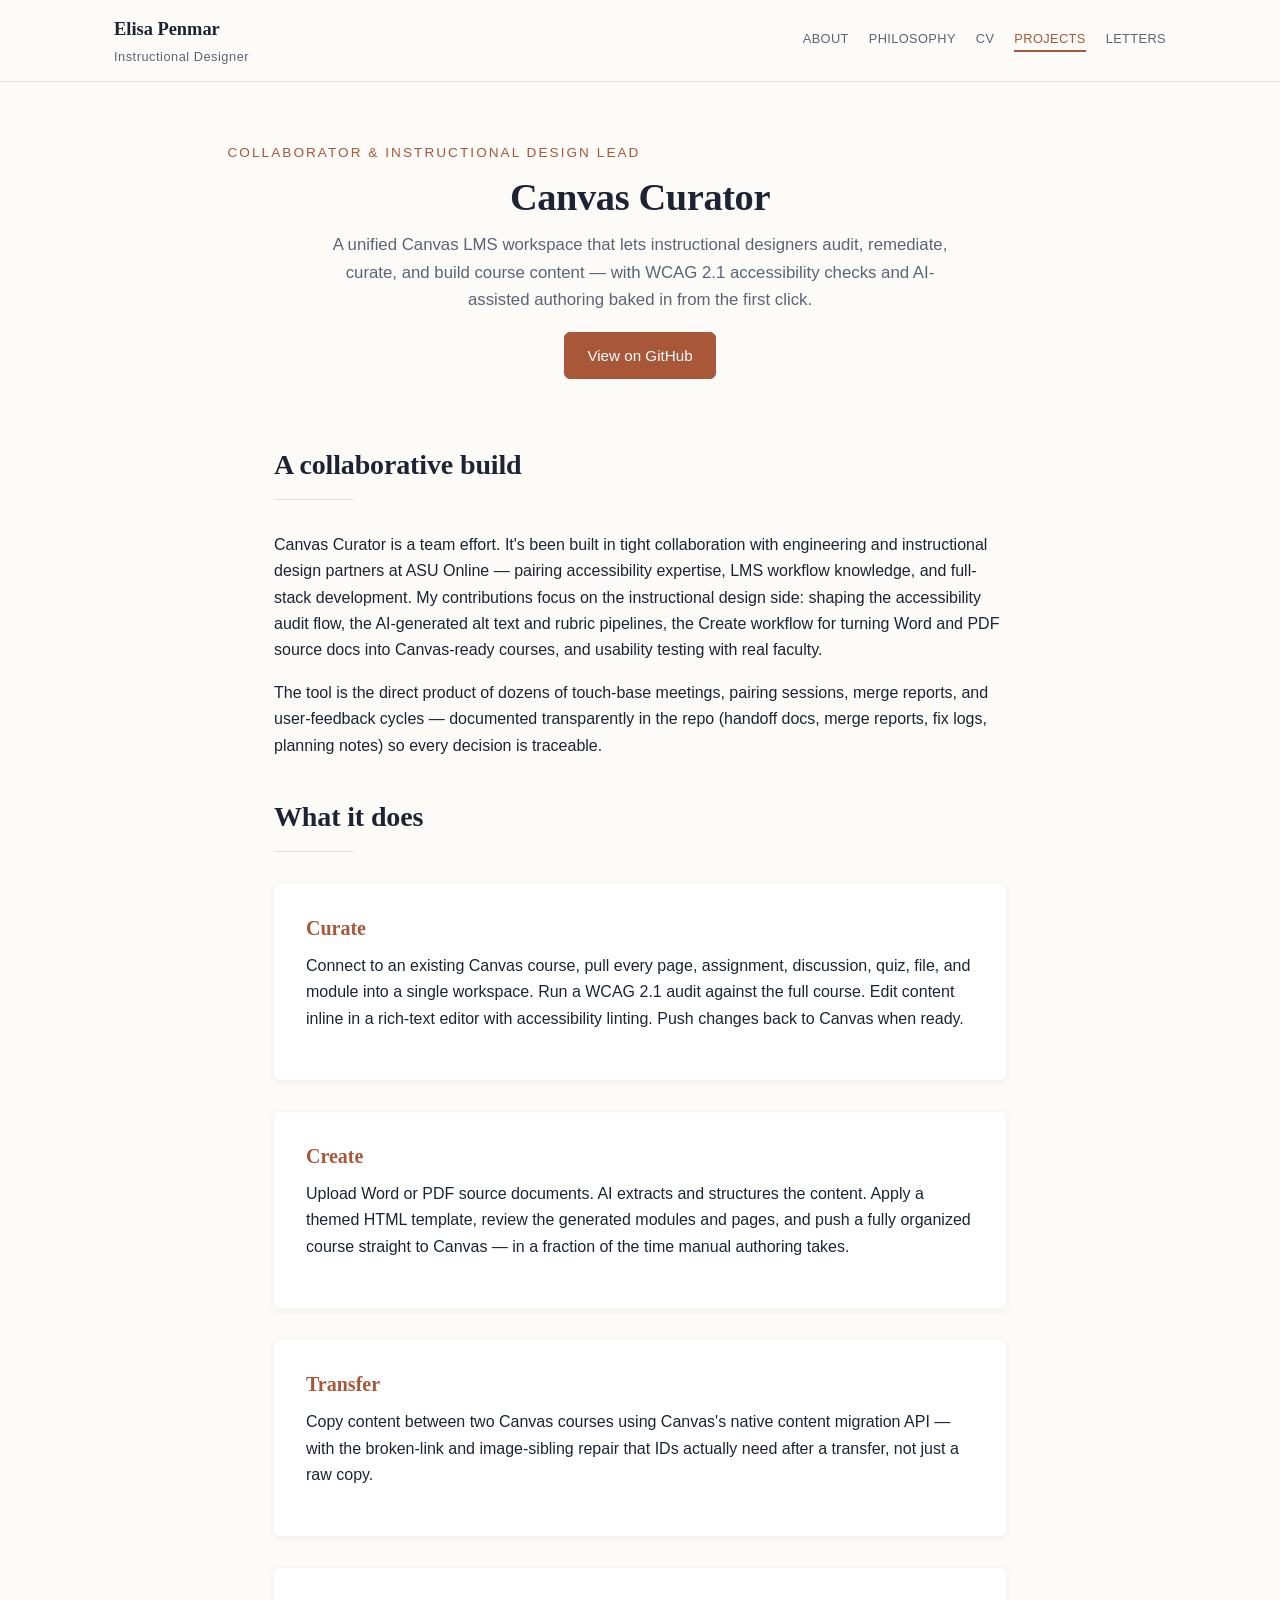
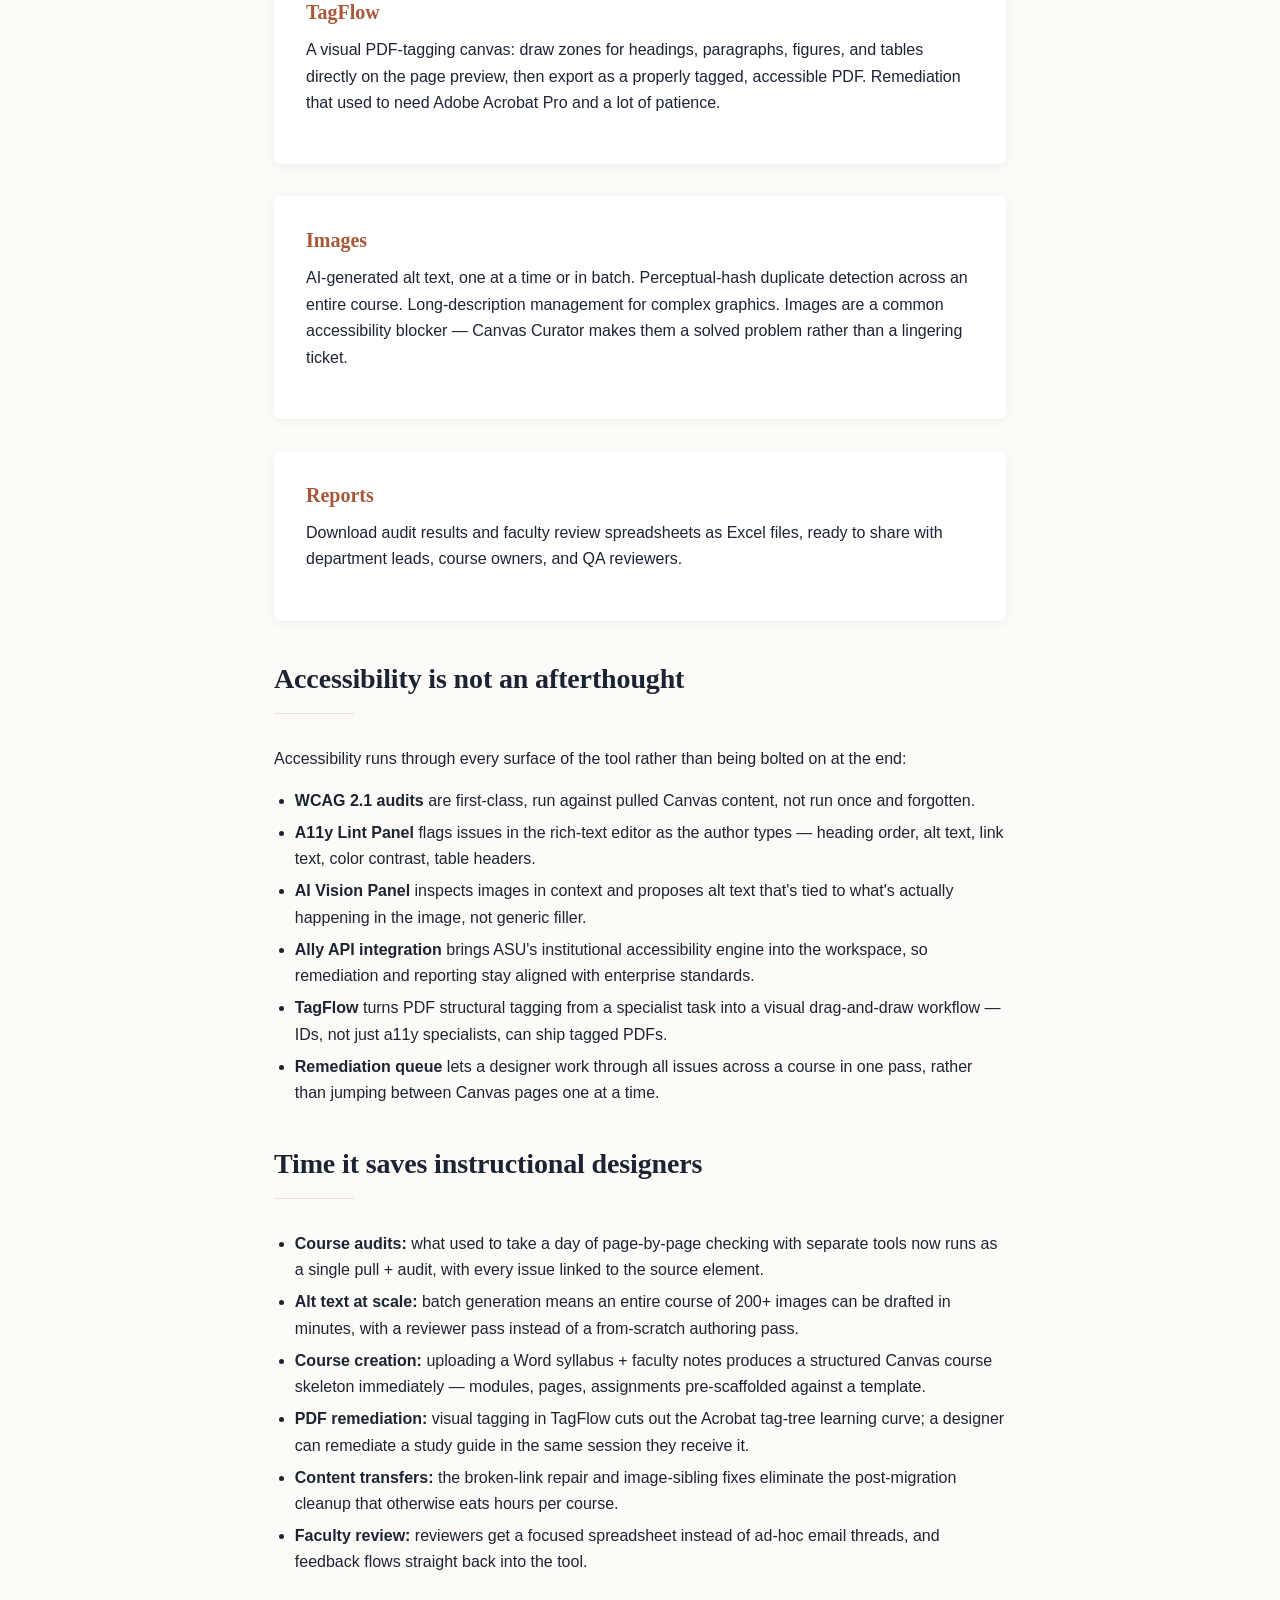
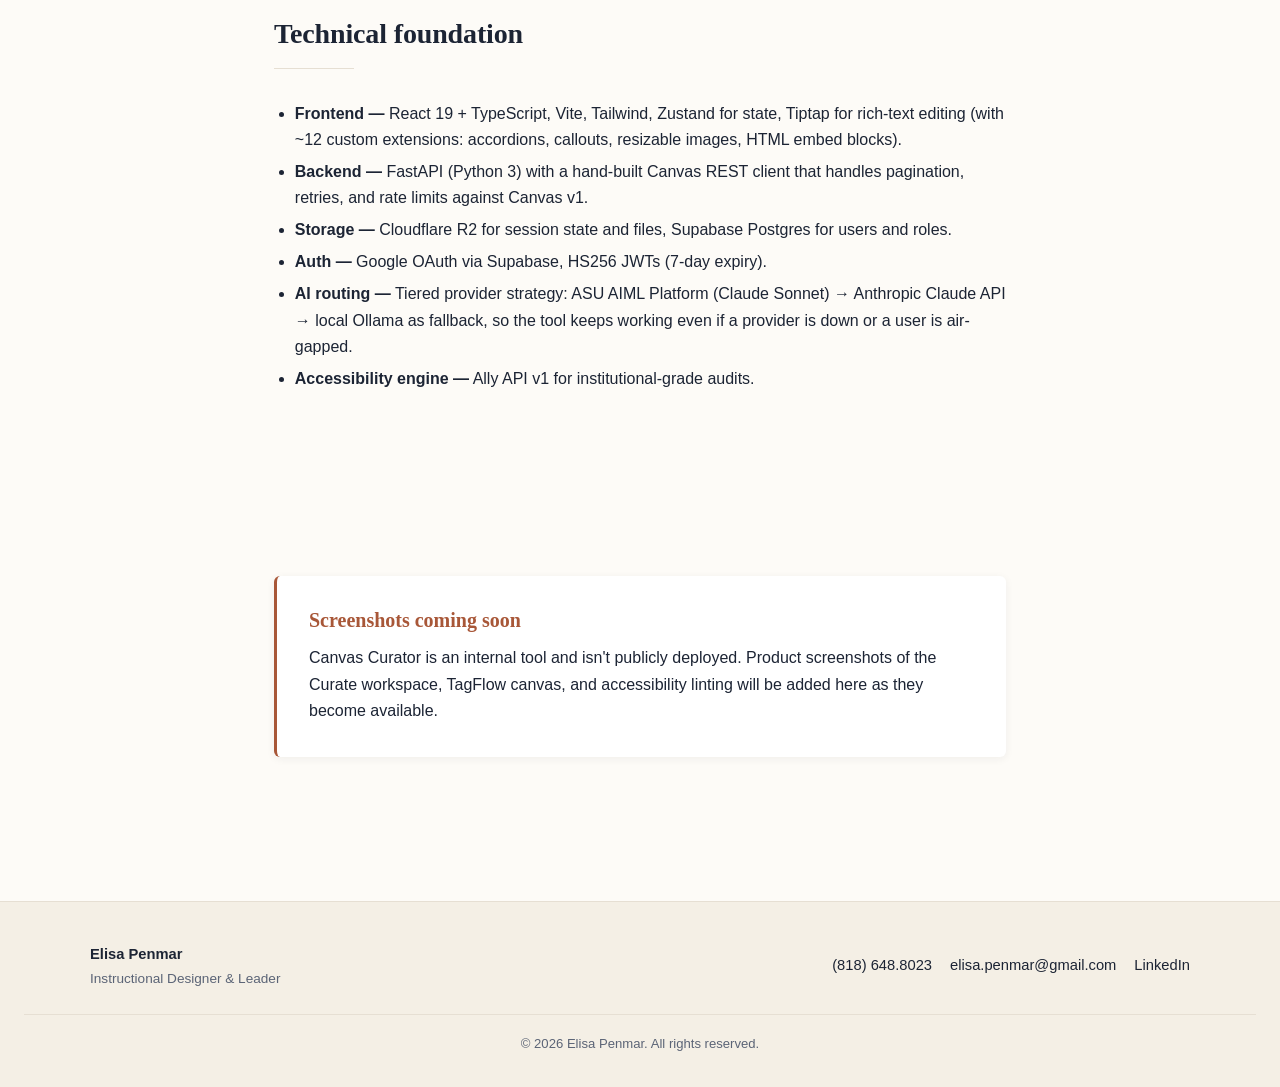
==== canvas-curator.html @ ccb0a60b "Add Course Design Tool and Canvas Curator project pages - course-development.html: full project page" ====
<!DOCTYPE html>
<html lang="en">
<head>
  <meta charset="UTF-8" />
  <meta name="viewport" content="width=device-width, initial-scale=1.0" />
  <title>Canvas Curator | Elisa Penmar</title>
  <link rel="stylesheet" href="css/style.css" />
</head>
<body>
  <header class="site-header">
    <div class="nav-inner">
      <a href="index.html" class="brand">Elisa Penmar<small>Instructional Designer</small></a>
      <button class="nav-toggle" aria-label="Toggle menu" onclick="document.getElementById('nav-links').classList.toggle('open')">☰</button>
      <ul id="nav-links" class="nav-links">
        <li><a href="index.html">About</a></li>
        <li><a href="philosophy.html">Philosophy</a></li>
        <li><a href="cv.html">CV</a></li>
        <li><a href="projects.html" class="active">Projects</a></li>
        <li><a href="letters-of-rec.html">Letters</a></li>
      </ul>
    </div>
  </header>

  <main>
    <div class="page-header">
      <p style="color:var(--accent);font-size:0.85rem;text-transform:uppercase;letter-spacing:0.15em;margin:0 0 8px;">Collaborator &amp; Instructional Design Lead</p>
      <h1>Canvas Curator</h1>
      <p>A unified Canvas LMS workspace that lets instructional designers audit, remediate, curate, and build course content — with WCAG 2.1 accessibility checks and AI-assisted authoring baked in from the first click.</p>
      <p style="margin-top:18px;">
        <a href="https://github.com/marsenea/CanvasCurator" class="btn btn-primary" target="_blank" rel="noopener">View on GitHub</a>
      </p>
    </div>

    <div class="container-narrow">
      <h2>A collaborative build</h2>
      <div class="divider"></div>
      <p>Canvas Curator is a team effort. It's been built in tight collaboration with engineering and instructional design partners at ASU Online — pairing accessibility expertise, LMS workflow knowledge, and full-stack development. My contributions focus on the instructional design side: shaping the accessibility audit flow, the AI-generated alt text and rubric pipelines, the Create workflow for turning Word and PDF source docs into Canvas-ready courses, and usability testing with real faculty.</p>
      <p>The tool is the direct product of dozens of touch-base meetings, pairing sessions, merge reports, and user-feedback cycles — documented transparently in the repo (handoff docs, merge reports, fix logs, planning notes) so every decision is traceable.</p>

      <h2 style="margin-top:40px;">What it does</h2>
      <div class="divider"></div>

      <div class="subsection">
        <h3>Curate</h3>
        <p>Connect to an existing Canvas course, pull every page, assignment, discussion, quiz, file, and module into a single workspace. Run a WCAG 2.1 audit against the full course. Edit content inline in a rich-text editor with accessibility linting. Push changes back to Canvas when ready.</p>
      </div>

      <div class="subsection">
        <h3>Create</h3>
        <p>Upload Word or PDF source documents. AI extracts and structures the content. Apply a themed HTML template, review the generated modules and pages, and push a fully organized course straight to Canvas — in a fraction of the time manual authoring takes.</p>
      </div>

      <div class="subsection">
        <h3>Transfer</h3>
        <p>Copy content between two Canvas courses using Canvas's native content migration API — with the broken-link and image-sibling repair that IDs actually need after a transfer, not just a raw copy.</p>
      </div>

      <div class="subsection">
        <h3>TagFlow</h3>
        <p>A visual PDF-tagging canvas: draw zones for headings, paragraphs, figures, and tables directly on the page preview, then export as a properly tagged, accessible PDF. Remediation that used to need Adobe Acrobat Pro and a lot of patience.</p>
      </div>

      <div class="subsection">
        <h3>Images</h3>
        <p>AI-generated alt text, one at a time or in batch. Perceptual-hash duplicate detection across an entire course. Long-description management for complex graphics. Images are a common accessibility blocker — Canvas Curator makes them a solved problem rather than a lingering ticket.</p>
      </div>

      <div class="subsection">
        <h3>Reports</h3>
        <p>Download audit results and faculty review spreadsheets as Excel files, ready to share with department leads, course owners, and QA reviewers.</p>
      </div>

      <h2 style="margin-top:40px;">Accessibility is not an afterthought</h2>
      <div class="divider"></div>
      <p>Accessibility runs through every surface of the tool rather than being bolted on at the end:</p>
      <ul>
        <li><strong>WCAG 2.1 audits</strong> are first-class, run against pulled Canvas content, not run once and forgotten.</li>
        <li><strong>A11y Lint Panel</strong> flags issues in the rich-text editor as the author types — heading order, alt text, link text, color contrast, table headers.</li>
        <li><strong>AI Vision Panel</strong> inspects images in context and proposes alt text that's tied to what's actually happening in the image, not generic filler.</li>
        <li><strong>Ally API integration</strong> brings ASU's institutional accessibility engine into the workspace, so remediation and reporting stay aligned with enterprise standards.</li>
        <li><strong>TagFlow</strong> turns PDF structural tagging from a specialist task into a visual drag-and-draw workflow — IDs, not just a11y specialists, can ship tagged PDFs.</li>
        <li><strong>Remediation queue</strong> lets a designer work through all issues across a course in one pass, rather than jumping between Canvas pages one at a time.</li>
      </ul>

      <h2 style="margin-top:40px;">Time it saves instructional designers</h2>
      <div class="divider"></div>
      <ul>
        <li><strong>Course audits:</strong> what used to take a day of page-by-page checking with separate tools now runs as a single pull + audit, with every issue linked to the source element.</li>
        <li><strong>Alt text at scale:</strong> batch generation means an entire course of 200+ images can be drafted in minutes, with a reviewer pass instead of a from-scratch authoring pass.</li>
        <li><strong>Course creation:</strong> uploading a Word syllabus + faculty notes produces a structured Canvas course skeleton immediately — modules, pages, assignments pre-scaffolded against a template.</li>
        <li><strong>PDF remediation:</strong> visual tagging in TagFlow cuts out the Acrobat tag-tree learning curve; a designer can remediate a study guide in the same session they receive it.</li>
        <li><strong>Content transfers:</strong> the broken-link repair and image-sibling fixes eliminate the post-migration cleanup that otherwise eats hours per course.</li>
        <li><strong>Faculty review:</strong> reviewers get a focused spreadsheet instead of ad-hoc email threads, and feedback flows straight back into the tool.</li>
      </ul>

      <h2 style="margin-top:40px;">Technical foundation</h2>
      <div class="divider"></div>
      <ul>
        <li><strong>Frontend —</strong> React 19 + TypeScript, Vite, Tailwind, Zustand for state, Tiptap for rich-text editing (with ~12 custom extensions: accordions, callouts, resizable images, HTML embed blocks).</li>
        <li><strong>Backend —</strong> FastAPI (Python 3) with a hand-built Canvas REST client that handles pagination, retries, and rate limits against Canvas v1.</li>
        <li><strong>Storage —</strong> Cloudflare R2 for session state and files, Supabase Postgres for users and roles.</li>
        <li><strong>Auth —</strong> Google OAuth via Supabase, HS256 JWTs (7-day expiry).</li>
        <li><strong>AI routing —</strong> Tiered provider strategy: ASU AIML Platform (Claude Sonnet) → Anthropic Claude API → local Ollama as fallback, so the tool keeps working even if a provider is down or a user is air-gapped.</li>
        <li><strong>Accessibility engine —</strong> Ally API v1 for institutional-grade audits.</li>
      </ul>
    </div>

    <div class="container-narrow" style="margin-top:40px;">
      <div class="subsection" style="border-left:3px solid var(--accent);">
        <h3 style="color:var(--accent);">Screenshots coming soon</h3>
        <p style="margin:0;">Canvas Curator is an internal tool and isn't publicly deployed. Product screenshots of the Curate workspace, TagFlow canvas, and accessibility linting will be added here as they become available.</p>
      </div>
    </div>
  </main>

  <footer class="site-footer">
    <div class="footer-inner">
      <div><strong style="color:var(--text);">Elisa Penmar</strong><br /><span style="font-size:0.85rem;">Instructional Designer &amp; Leader</span></div>
      <div class="footer-contact">
        <a href="tel:+18186488023">(818) 648.8023</a>
        <a href="mailto:elisa.penmar@gmail.com">elisa.penmar@gmail.com</a>
        <a href="http://www.linkedin.com/in/elisa-penmar-88455719" target="_blank" rel="noopener">LinkedIn</a>
      </div>
    </div>
    <div class="copyright">© <span id="year"></span> Elisa Penmar. All rights reserved.</div>
  </footer>
  <script>document.getElementById('year').textContent = new Date().getFullYear();</script>
</body>
</html>
---- css/style.css ----
/* Elisa Penmar portfolio - shared styles */

:root {
  --bg: #fdfbf7;
  --surface: #ffffff;
  --text: #1c2434;
  --muted: #5b6476;
  --accent: #a85738;
  --accent-hover: #8a4226;
  --border: #e6dfd3;
  --shadow: 0 2px 8px rgba(28, 36, 52, 0.06);
  --shadow-lg: 0 8px 24px rgba(28, 36, 52, 0.09);
  --max-width: 1100px;
  --radius: 6px;
}

* { box-sizing: border-box; }

html { scroll-behavior: smooth; }

body {
  margin: 0;
  font-family: "Inter", -apple-system, BlinkMacSystemFont, "Segoe UI", Roboto, Helvetica, Arial, sans-serif;
  font-size: 16px;
  line-height: 1.65;
  color: var(--text);
  background: var(--bg);
  -webkit-font-smoothing: antialiased;
}

h1, h2, h3, h4 {
  font-family: "Georgia", "Source Serif Pro", serif;
  font-weight: 600;
  line-height: 1.25;
  color: var(--text);
  margin: 0 0 0.6em;
}

h1 { font-size: 2.4rem; letter-spacing: -0.01em; }
h2 { font-size: 1.75rem; letter-spacing: -0.005em; }
h3 { font-size: 1.25rem; }
h4 { font-size: 1.05rem; }

p { margin: 0 0 1em; }
ul, ol { margin: 0 0 1em; padding-left: 1.3em; }
li { margin-bottom: 0.35em; }

a {
  color: var(--accent);
  text-decoration: none;
  border-bottom: 1px solid transparent;
  transition: border-color 0.15s ease, color 0.15s ease;
}
a:hover { color: var(--accent-hover); border-bottom-color: currentColor; }

img { max-width: 100%; height: auto; display: block; }

/* ---------- Header / Nav ---------- */
.site-header {
  position: sticky;
  top: 0;
  background: rgba(253, 251, 247, 0.95);
  backdrop-filter: blur(6px);
  border-bottom: 1px solid var(--border);
  z-index: 50;
}
.nav-inner {
  max-width: var(--max-width);
  margin: 0 auto;
  padding: 14px 24px;
  display: flex;
  align-items: center;
  justify-content: space-between;
  gap: 24px;
}
.brand {
  font-family: "Georgia", serif;
  font-weight: 600;
  font-size: 1.15rem;
  color: var(--text);
  border-bottom: none;
}
.brand small {
  font-family: "Inter", sans-serif;
  font-weight: 400;
  color: var(--muted);
  font-size: 0.8rem;
  display: block;
  letter-spacing: 0.04em;
  margin-top: 2px;
}
.nav-links {
  display: flex;
  flex-wrap: wrap;
  gap: 4px 20px;
  list-style: none;
  padding: 0;
  margin: 0;
  font-size: 0.92rem;
}
.nav-links a {
  color: var(--muted);
  border-bottom: 2px solid transparent;
  padding: 4px 0;
  letter-spacing: 0.03em;
  text-transform: uppercase;
  font-size: 0.8rem;
  font-weight: 500;
}
.nav-links a:hover,
.nav-links a.active {
  color: var(--accent);
  border-bottom-color: var(--accent);
}
.nav-toggle {
  display: none;
  background: none;
  border: 1px solid var(--border);
  border-radius: 4px;
  padding: 6px 10px;
  font-size: 1rem;
  cursor: pointer;
  color: var(--text);
}

/* ---------- Main / Sections ---------- */
main { min-height: 70vh; }
.container {
  max-width: var(--max-width);
  margin: 0 auto;
  padding: 48px 24px;
}
.container-narrow {
  max-width: 780px;
  margin: 0 auto;
  padding: 48px 24px;
}
section { margin-bottom: 56px; }

/* ---------- Hero ---------- */
.hero {
  display: grid;
  grid-template-columns: 1fr 260px;
  gap: 48px;
  align-items: center;
  padding: 72px 24px;
  max-width: var(--max-width);
  margin: 0 auto;
}
.hero-text .eyebrow {
  font-size: 0.85rem;
  letter-spacing: 0.2em;
  text-transform: uppercase;
  color: var(--accent);
  font-weight: 600;
  margin: 0 0 12px;
}
.hero-text h1 {
  font-size: 3rem;
  margin-bottom: 16px;
}
.hero-text .tagline {
  font-size: 1.2rem;
  color: var(--muted);
  font-style: italic;
  margin-bottom: 24px;
}
.hero-text .lead {
  font-size: 1.05rem;
  line-height: 1.7;
  color: var(--text);
  max-width: 560px;
}
.headshot {
  width: 100%;
  aspect-ratio: 1;
  border-radius: 50%;
  object-fit: cover;
  box-shadow: var(--shadow-lg);
  border: 4px solid var(--surface);
}

/* ---------- Page header (non-hero pages) ---------- */
.page-header {
  padding: 60px 24px 20px;
  max-width: var(--max-width);
  margin: 0 auto;
  text-align: center;
}
.page-header h1 {
  margin-bottom: 10px;
}
.page-header p {
  color: var(--muted);
  font-size: 1.05rem;
  max-width: 640px;
  margin: 0 auto;
}

/* ---------- About list ---------- */
.about-list {
  list-style: none;
  padding: 0;
  margin: 0;
  display: grid;
  gap: 20px;
  max-width: 720px;
}
.about-list li {
  padding-left: 20px;
  position: relative;
  font-size: 1.02rem;
  color: var(--text);
}
.about-list li::before {
  content: "";
  position: absolute;
  left: 0;
  top: 0.7em;
  width: 10px;
  height: 2px;
  background: var(--accent);
}

/* ---------- Section heading ---------- */
.section-title {
  font-size: 2rem;
  margin-bottom: 8px;
}
.section-sub {
  color: var(--muted);
  font-size: 1rem;
  margin-bottom: 40px;
}
.divider {
  height: 1px;
  background: var(--border);
  max-width: 80px;
  margin: 16px 0 32px;
}
.container-narrow .divider { margin-left: 0; }

/* ---------- Buttons ---------- */
.btn {
  display: inline-block;
  padding: 10px 22px;
  border: 1px solid var(--accent);
  border-radius: var(--radius);
  color: var(--accent);
  font-weight: 500;
  font-size: 0.95rem;
  transition: all 0.15s ease;
}
.btn:hover {
  background: var(--accent);
  color: var(--surface);
  border-bottom-color: var(--accent);
}
.btn-primary {
  background: var(--accent);
  color: var(--surface);
}
.btn-primary:hover {
  background: var(--accent-hover);
  border-color: var(--accent-hover);
  color: var(--surface);
}

/* ---------- Project grid ---------- */
.project-grid {
  display: grid;
  grid-template-columns: repeat(auto-fill, minmax(280px, 1fr));
  gap: 28px;
  margin-top: 24px;
}
.project-card {
  background: var(--surface);
  border-radius: var(--radius);
  overflow: hidden;
  box-shadow: var(--shadow);
  transition: transform 0.18s ease, box-shadow 0.18s ease;
  color: var(--text);
  border-bottom: none;
  display: flex;
  flex-direction: column;
}
.project-card:hover {
  transform: translateY(-3px);
  box-shadow: var(--shadow-lg);
  color: var(--text);
  border-bottom: none;
}
.project-card img {
  width: 100%;
  aspect-ratio: 16/10;
  object-fit: cover;
  background: var(--border);
}
.project-card .card-body {
  padding: 18px 20px 22px;
}
.project-card h3 {
  margin: 0 0 6px;
  font-size: 1.15rem;
  color: var(--text);
}
.project-card .role {
  font-size: 0.82rem;
  text-transform: uppercase;
  letter-spacing: 0.08em;
  color: var(--accent);
  font-weight: 600;
  margin: 0 0 10px;
}
.project-card p {
  font-size: 0.95rem;
  color: var(--muted);
  margin: 0;
}

/* ---------- Image blocks in project pages ---------- */
.image-block {
  margin: 32px 0;
}
.image-block img {
  border-radius: var(--radius);
  box-shadow: var(--shadow);
  margin: 0 auto;
}
.image-caption {
  font-size: 0.88rem;
  color: var(--muted);
  text-align: center;
  margin-top: 10px;
  font-style: italic;
}

.image-gallery {
  display: grid;
  grid-template-columns: repeat(auto-fill, minmax(260px, 1fr));
  gap: 16px;
  margin: 24px 0;
}
.image-gallery img {
  border-radius: var(--radius);
  box-shadow: var(--shadow);
  aspect-ratio: 4/3;
  object-fit: cover;
  cursor: zoom-in;
  transition: transform 0.15s ease;
}
.image-gallery img:hover { transform: scale(1.02); }

.image-row {
  display: grid;
  grid-template-columns: repeat(auto-fit, minmax(300px, 1fr));
  gap: 20px;
  margin: 24px 0;
}
.image-row img {
  border-radius: var(--radius);
  box-shadow: var(--shadow);
}

/* Two-column image+text layout */
.split {
  display: grid;
  grid-template-columns: 1fr 1fr;
  gap: 40px;
  align-items: center;
  margin: 40px 0;
}
.split img {
  border-radius: var(--radius);
  box-shadow: var(--shadow);
}

/* Sub-section within a project page */
.subsection {
  background: var(--surface);
  border-radius: var(--radius);
  padding: 32px;
  margin: 32px 0;
  box-shadow: var(--shadow);
}
.subsection h3 {
  margin-top: 0;
  color: var(--accent);
}
.subsection h4 {
  margin-top: 18px;
  margin-bottom: 6px;
  text-transform: uppercase;
  letter-spacing: 0.08em;
  font-size: 0.82rem;
  color: var(--muted);
  font-family: "Inter", sans-serif;
}

/* ---------- CV / Resume ---------- */
.cv-section {
  margin-bottom: 36px;
}
.cv-section h2 {
  font-size: 1.4rem;
  border-bottom: 2px solid var(--accent);
  padding-bottom: 6px;
  display: inline-block;
  margin-bottom: 18px;
}
.cv-entry {
  margin-bottom: 22px;
}
.cv-entry .role {
  font-weight: 600;
  color: var(--text);
  font-size: 1rem;
}
.cv-entry .employer {
  color: var(--accent);
  font-size: 0.95rem;
}
.cv-entry .dates {
  color: var(--muted);
  font-size: 0.88rem;
  font-style: italic;
  margin-left: 8px;
}
.cv-chip-list {
  list-style: none;
  padding: 0;
  display: flex;
  flex-wrap: wrap;
  gap: 8px;
}
.cv-chip-list li {
  background: var(--surface);
  border: 1px solid var(--border);
  border-radius: 999px;
  padding: 5px 14px;
  font-size: 0.88rem;
  color: var(--text);
  margin: 0;
}

/* ---------- Philosophy quote style ---------- */
blockquote {
  border-left: 3px solid var(--accent);
  margin: 20px 0;
  padding: 4px 0 4px 20px;
  font-style: italic;
  color: var(--text);
  font-size: 1.1rem;
  line-height: 1.6;
}

/* ---------- Carousel ---------- */
.carousel {
  position: relative;
  max-width: 760px;
  margin: 0 auto;
  padding: 0 48px;
}
.carousel-viewport {
  overflow: hidden;
  border-radius: var(--radius);
  background: var(--surface);
  box-shadow: var(--shadow-lg);
}
.carousel-track {
  display: flex;
  transition: transform 0.45s cubic-bezier(0.22, 0.61, 0.36, 1);
  will-change: transform;
}
.carousel-slide {
  flex: 0 0 100%;
  margin: 0;
  padding: 32px 24px 24px;
  display: flex;
  flex-direction: column;
  align-items: center;
  gap: 14px;
}
.carousel-slide img {
  max-height: 640px;
  width: auto;
  max-width: 100%;
  border: 1px solid var(--border);
  box-shadow: 0 4px 14px rgba(28, 36, 52, 0.12);
  transition: transform 0.15s ease;
}
.carousel-slide a { border-bottom: none; display: block; }
.carousel-slide a:hover img { transform: scale(1.01); }
.carousel-slide figcaption {
  font-size: 0.95rem;
  color: var(--muted);
  font-style: italic;
  text-align: center;
}
.carousel-btn {
  position: absolute;
  top: 50%;
  transform: translateY(-50%);
  background: var(--surface);
  border: 1px solid var(--border);
  color: var(--text);
  font-size: 1.8rem;
  line-height: 1;
  width: 40px;
  height: 40px;
  border-radius: 50%;
  cursor: pointer;
  box-shadow: var(--shadow);
  transition: all 0.15s ease;
  display: flex;
  align-items: center;
  justify-content: center;
  padding: 0 0 4px;
}
.carousel-btn:hover {
  background: var(--accent);
  color: var(--surface);
  border-color: var(--accent);
}
.carousel-prev { left: 0; }
.carousel-next { right: 0; }
.carousel-dots {
  display: flex;
  justify-content: center;
  gap: 8px;
  margin-top: 18px;
}
.carousel-dot {
  width: 10px;
  height: 10px;
  border-radius: 50%;
  border: 1px solid var(--border);
  background: transparent;
  cursor: pointer;
  padding: 0;
  transition: all 0.15s ease;
}
.carousel-dot:hover { border-color: var(--accent); }
.carousel-dot.active {
  background: var(--accent);
  border-color: var(--accent);
  transform: scale(1.2);
}
@media (max-width: 640px) {
  .carousel { padding: 0 36px; }
  .carousel-btn { width: 32px; height: 32px; font-size: 1.4rem; }
  .carousel-slide { padding: 20px 12px 16px; }
  .carousel-slide img { max-height: 520px; }
}

/* ---------- Footer ---------- */
.site-footer {
  background: #f4efe5;
  border-top: 1px solid var(--border);
  padding: 40px 24px 32px;
  margin-top: 64px;
  color: var(--muted);
}
.footer-inner {
  max-width: var(--max-width);
  margin: 0 auto;
  display: flex;
  flex-wrap: wrap;
  justify-content: space-between;
  gap: 20px;
  align-items: center;
  font-size: 0.92rem;
}
.footer-contact { display: flex; flex-wrap: wrap; gap: 18px; align-items: center; }
.footer-contact a { color: var(--text); }
.site-footer .copyright {
  width: 100%;
  text-align: center;
  margin-top: 24px;
  padding-top: 18px;
  border-top: 1px solid var(--border);
  font-size: 0.82rem;
  color: var(--muted);
}

/* ---------- Responsive ---------- */
@media (max-width: 820px) {
  .hero {
    grid-template-columns: 1fr;
    text-align: center;
    gap: 28px;
    padding: 48px 24px;
  }
  .headshot { max-width: 200px; margin: 0 auto; }
  .hero-text .lead { margin-left: auto; margin-right: auto; }
  .about-list { margin: 0 auto; }
  .hero-text h1 { font-size: 2.2rem; }
  .nav-toggle { display: block; }
  .nav-links {
    display: none;
    position: absolute;
    top: 100%;
    left: 0;
    right: 0;
    background: var(--bg);
    border-bottom: 1px solid var(--border);
    flex-direction: column;
    padding: 16px 24px;
    gap: 12px;
  }
  .nav-links.open { display: flex; }
  h1 { font-size: 1.9rem; }
  h2 { font-size: 1.5rem; }
  .split { grid-template-columns: 1fr; }
  .subsection { padding: 22px; }
}
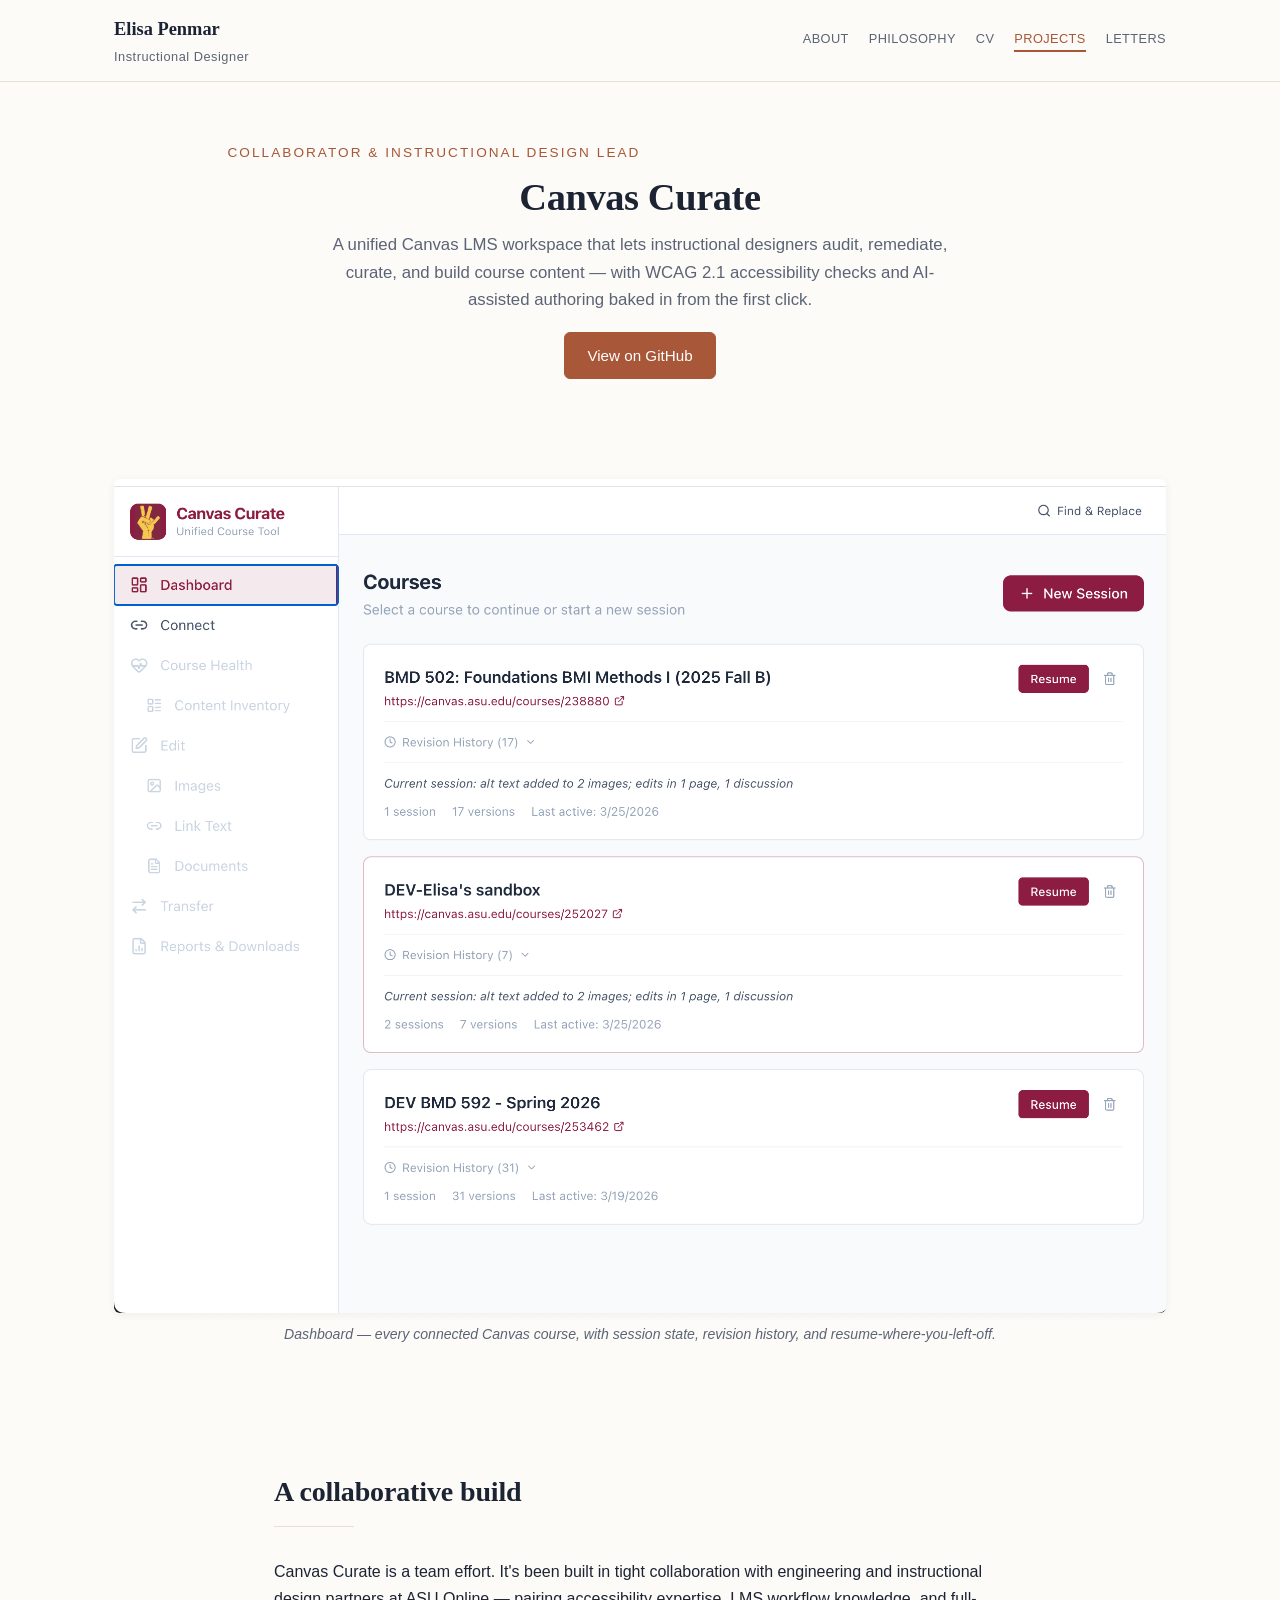
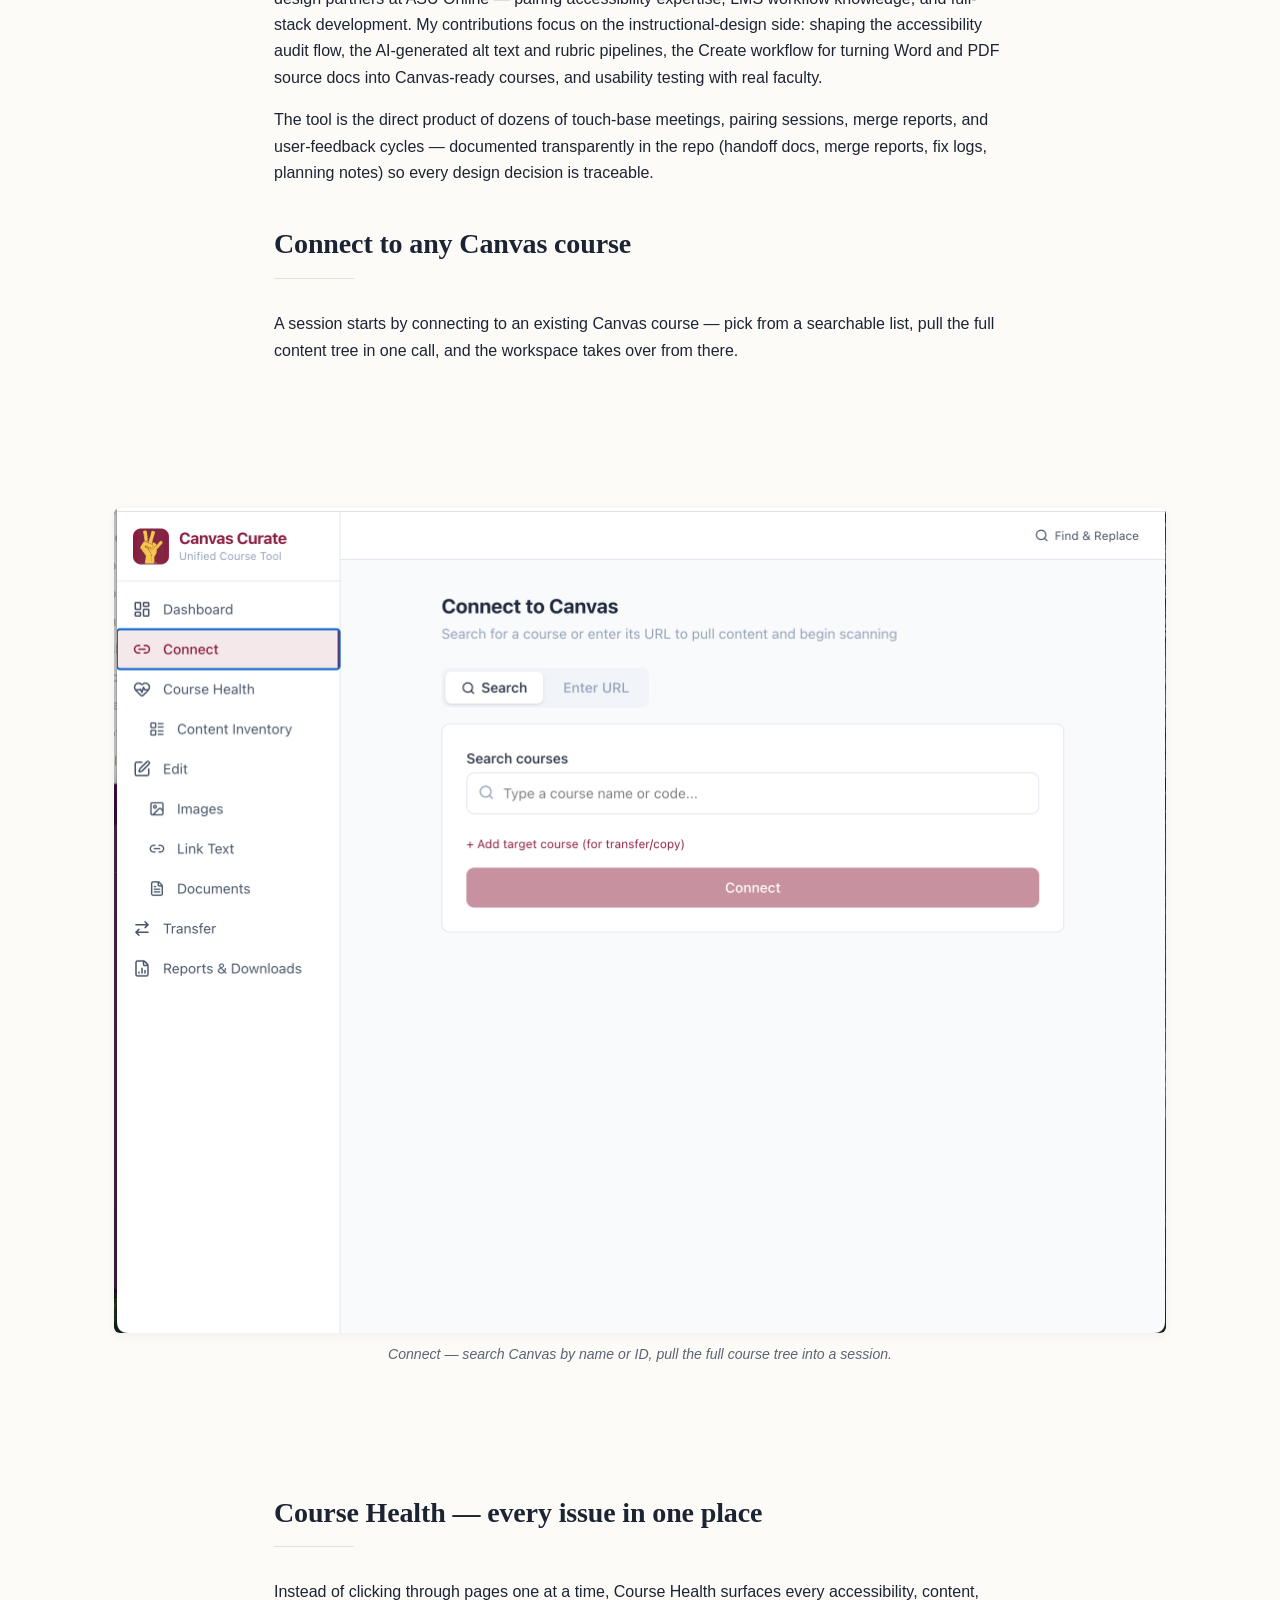
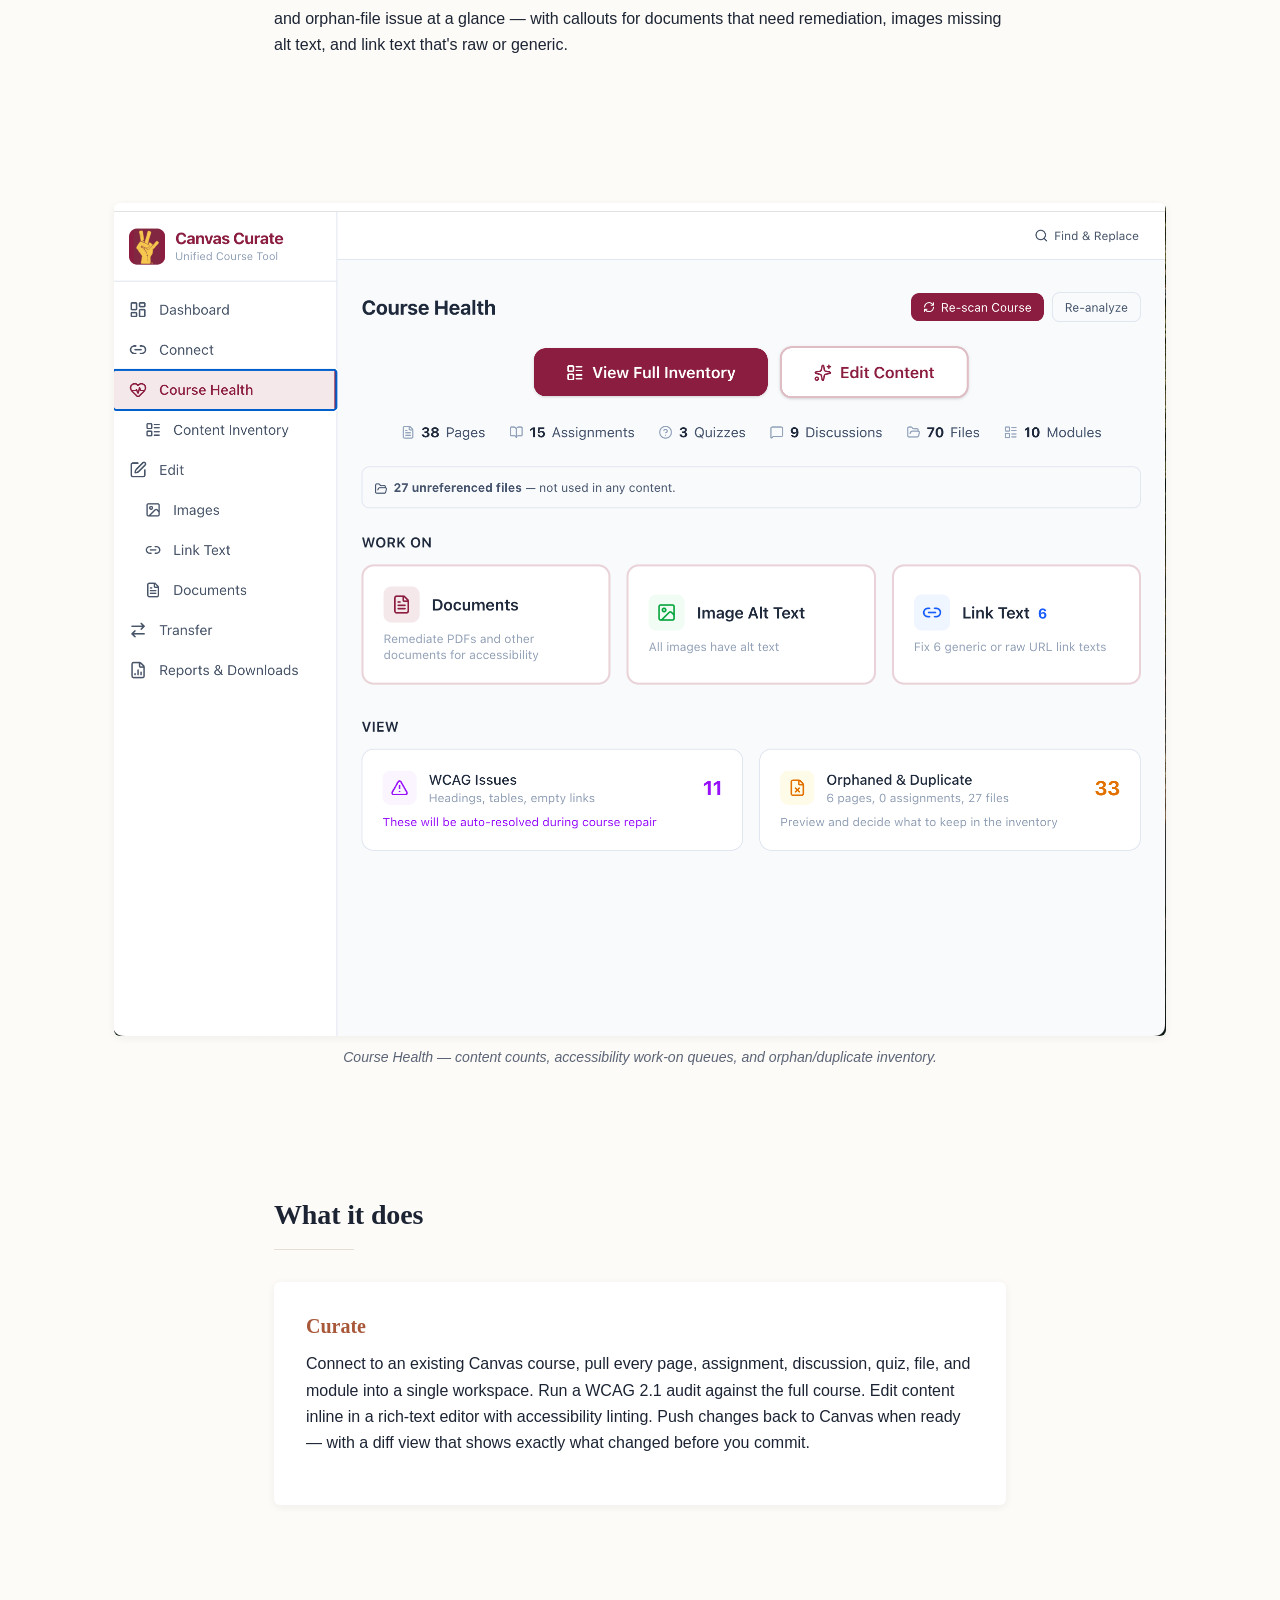
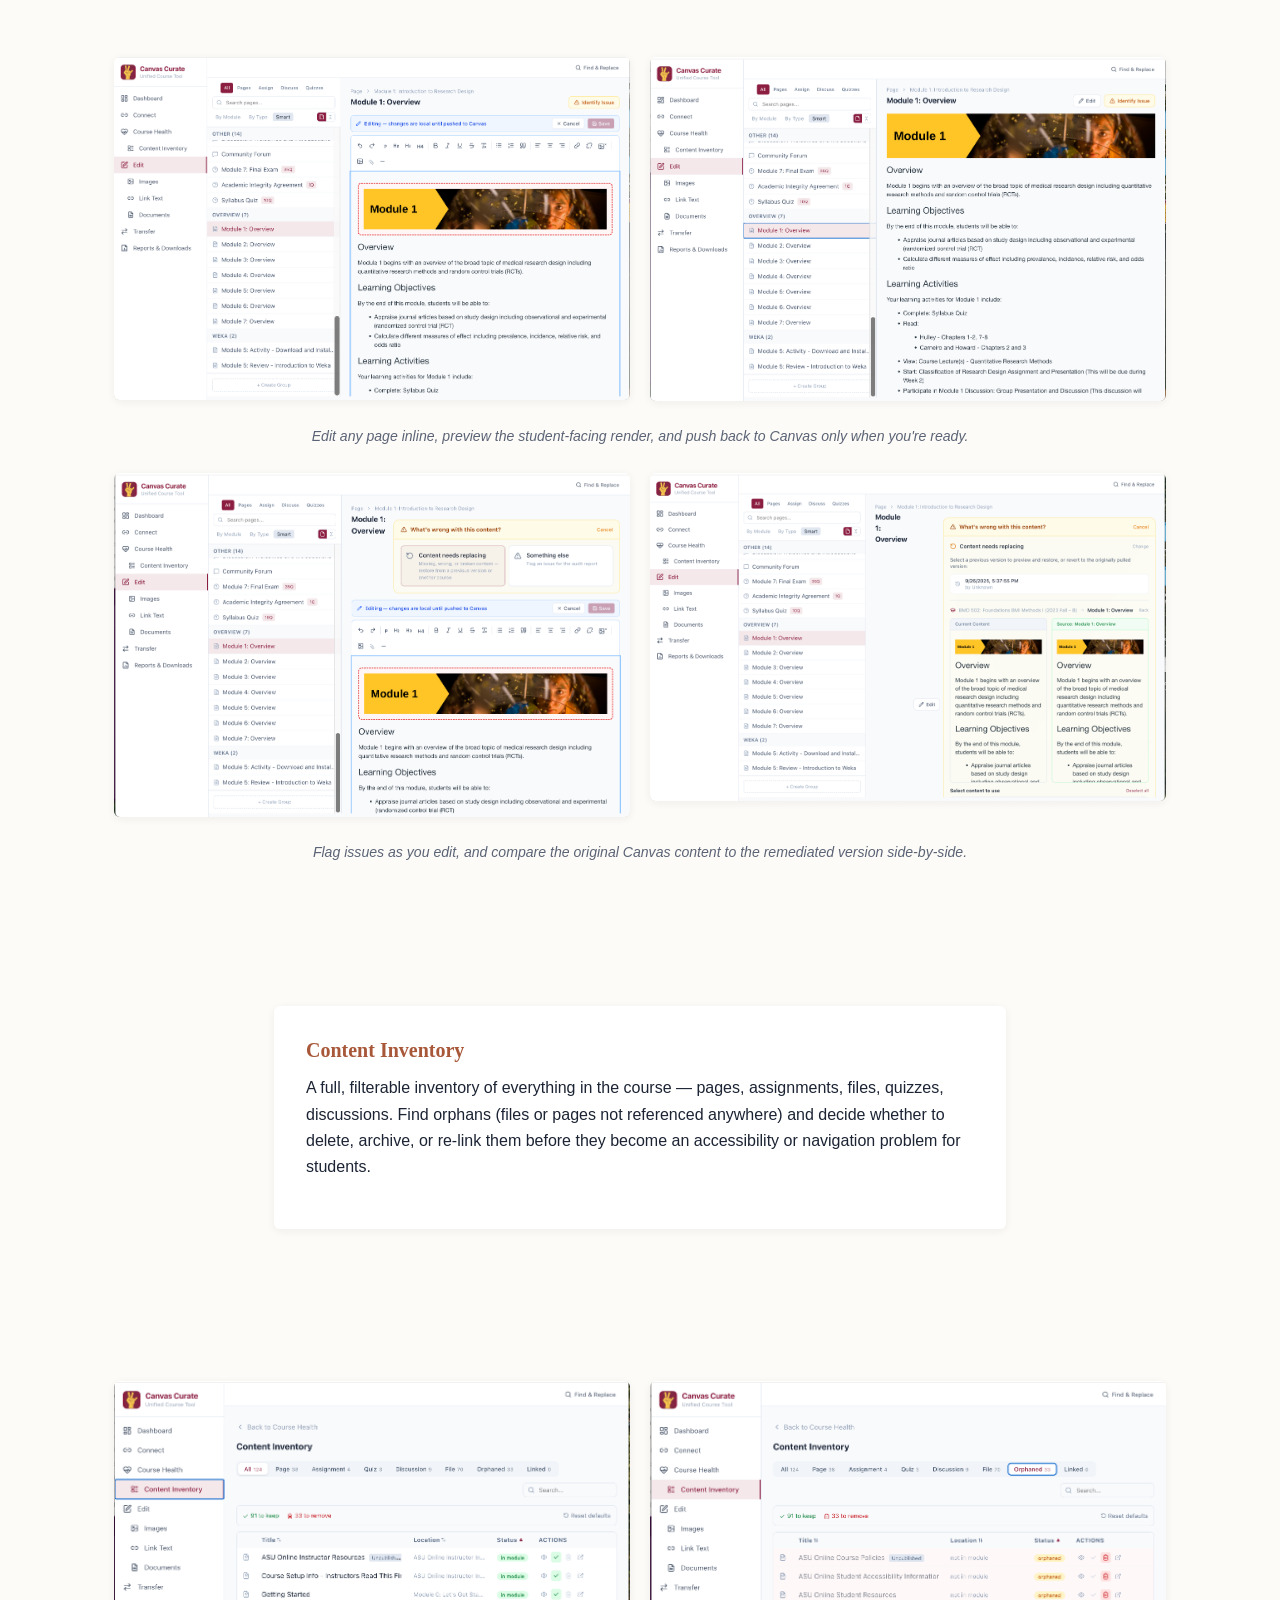
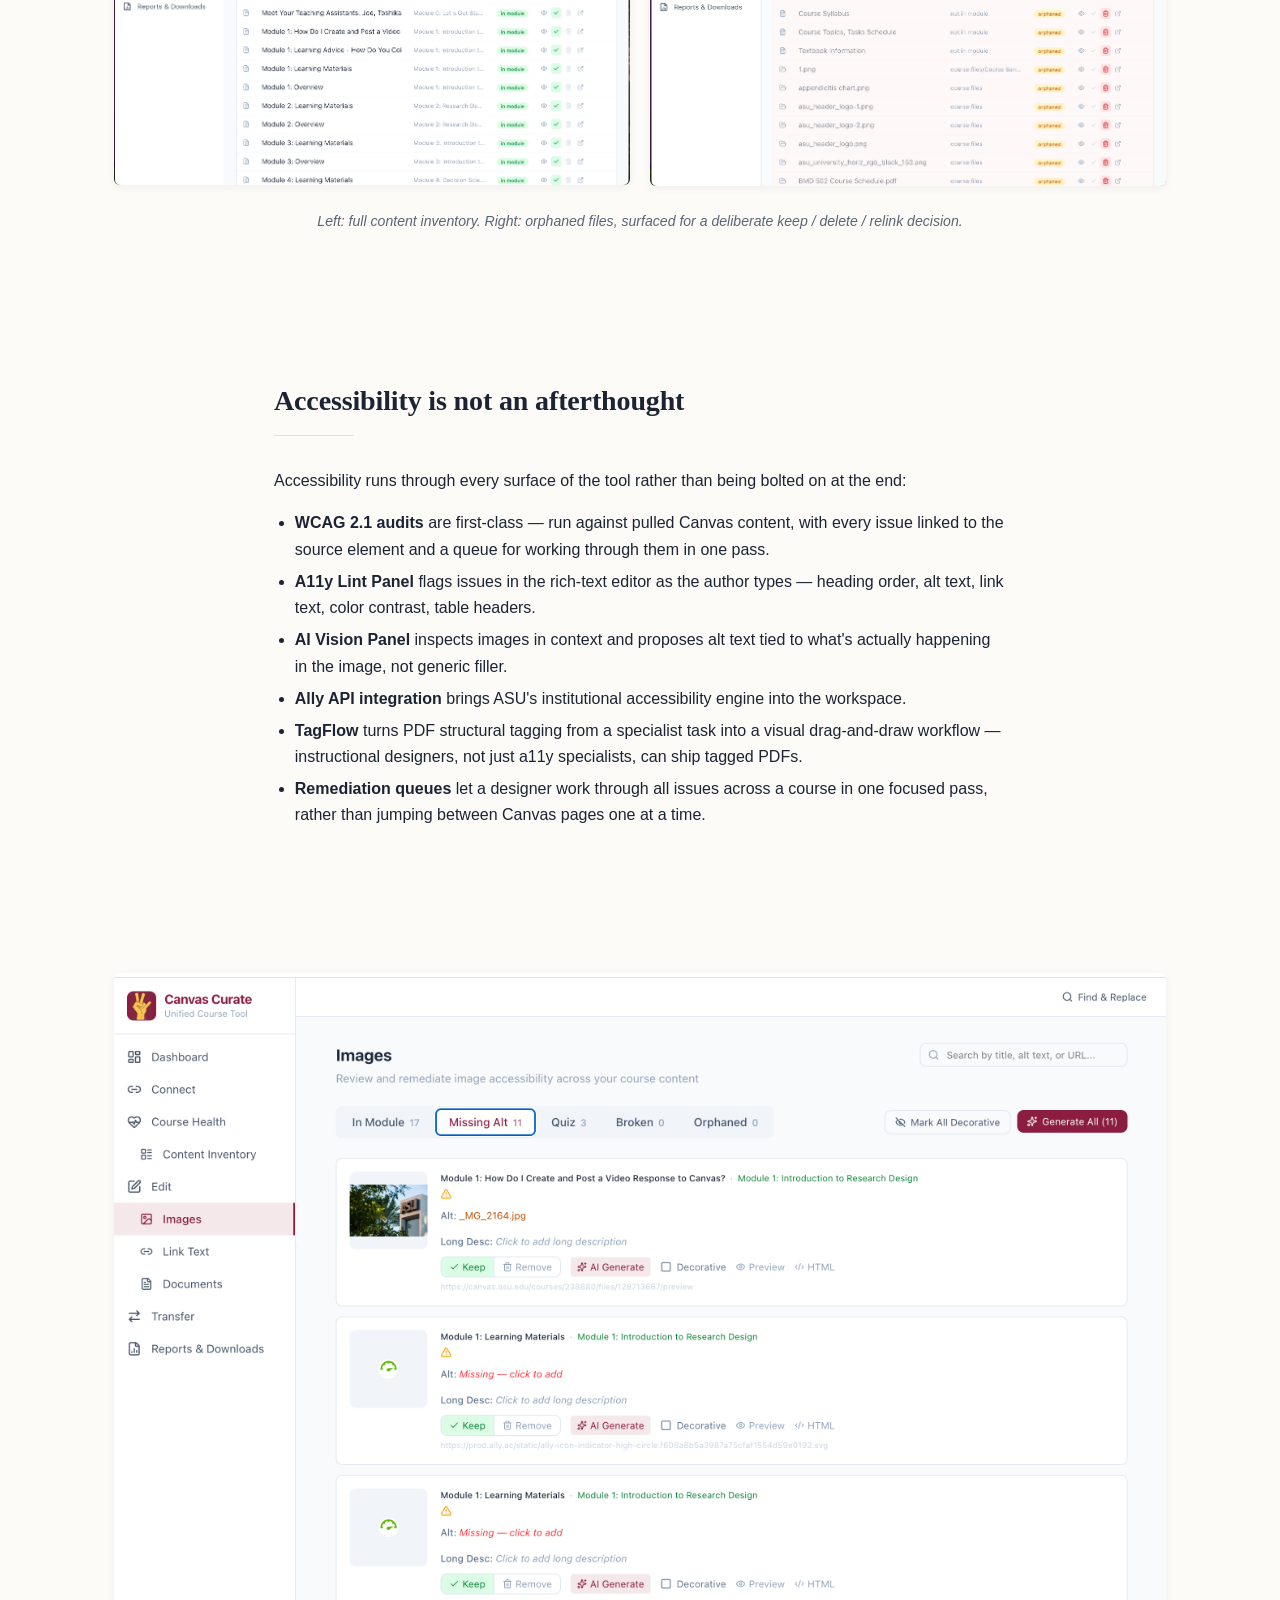
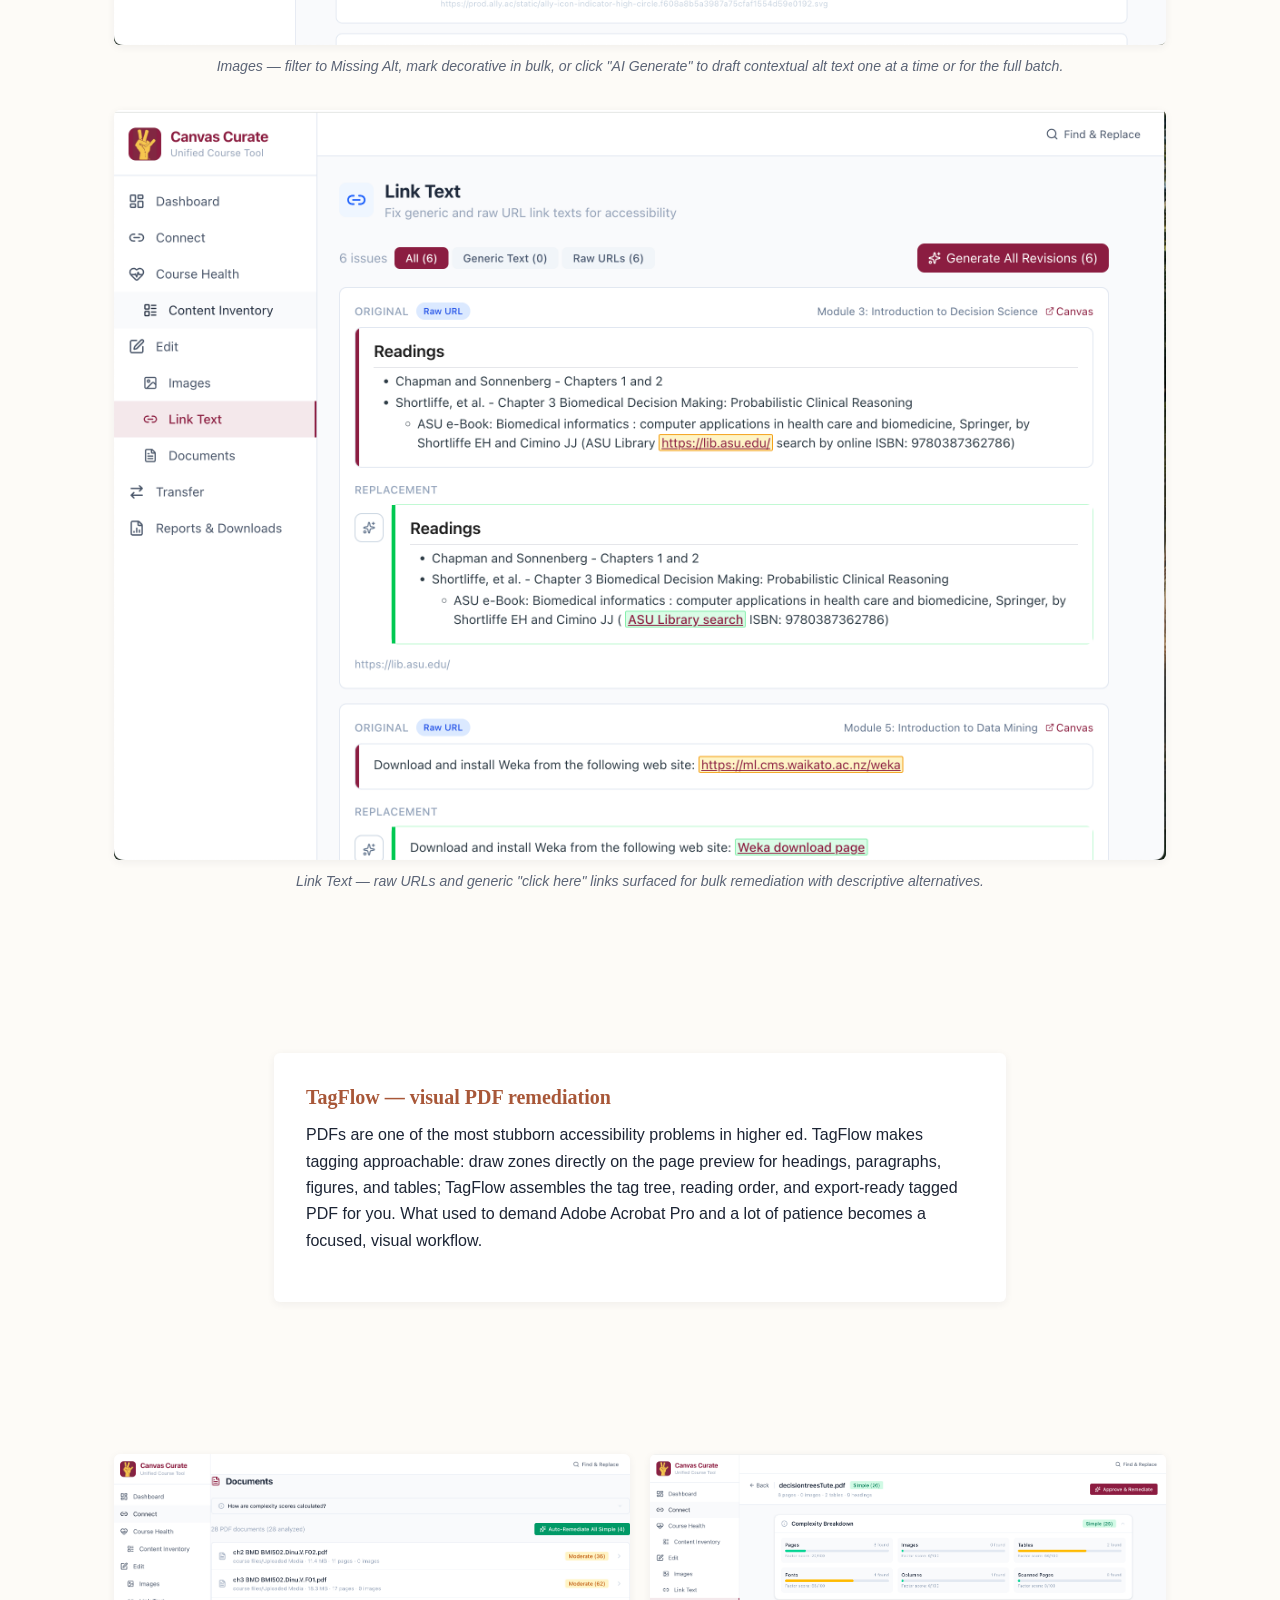
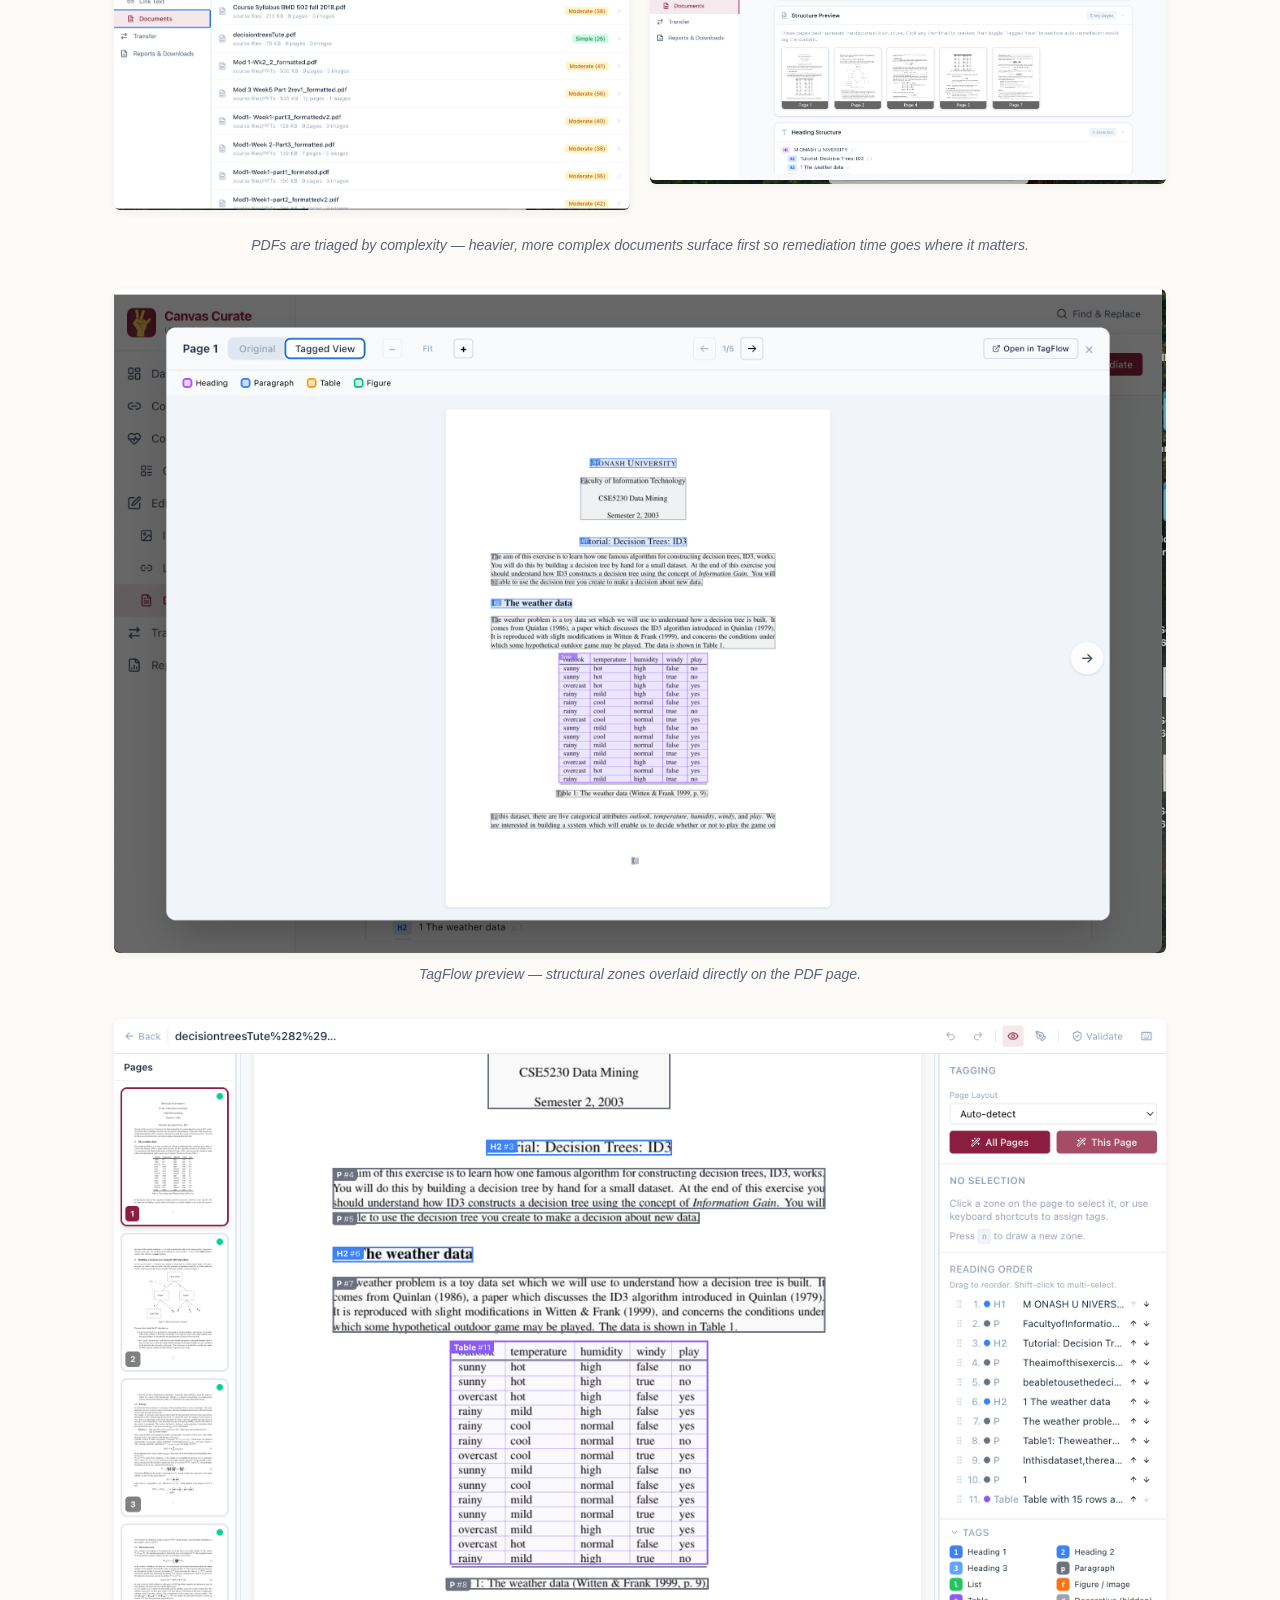
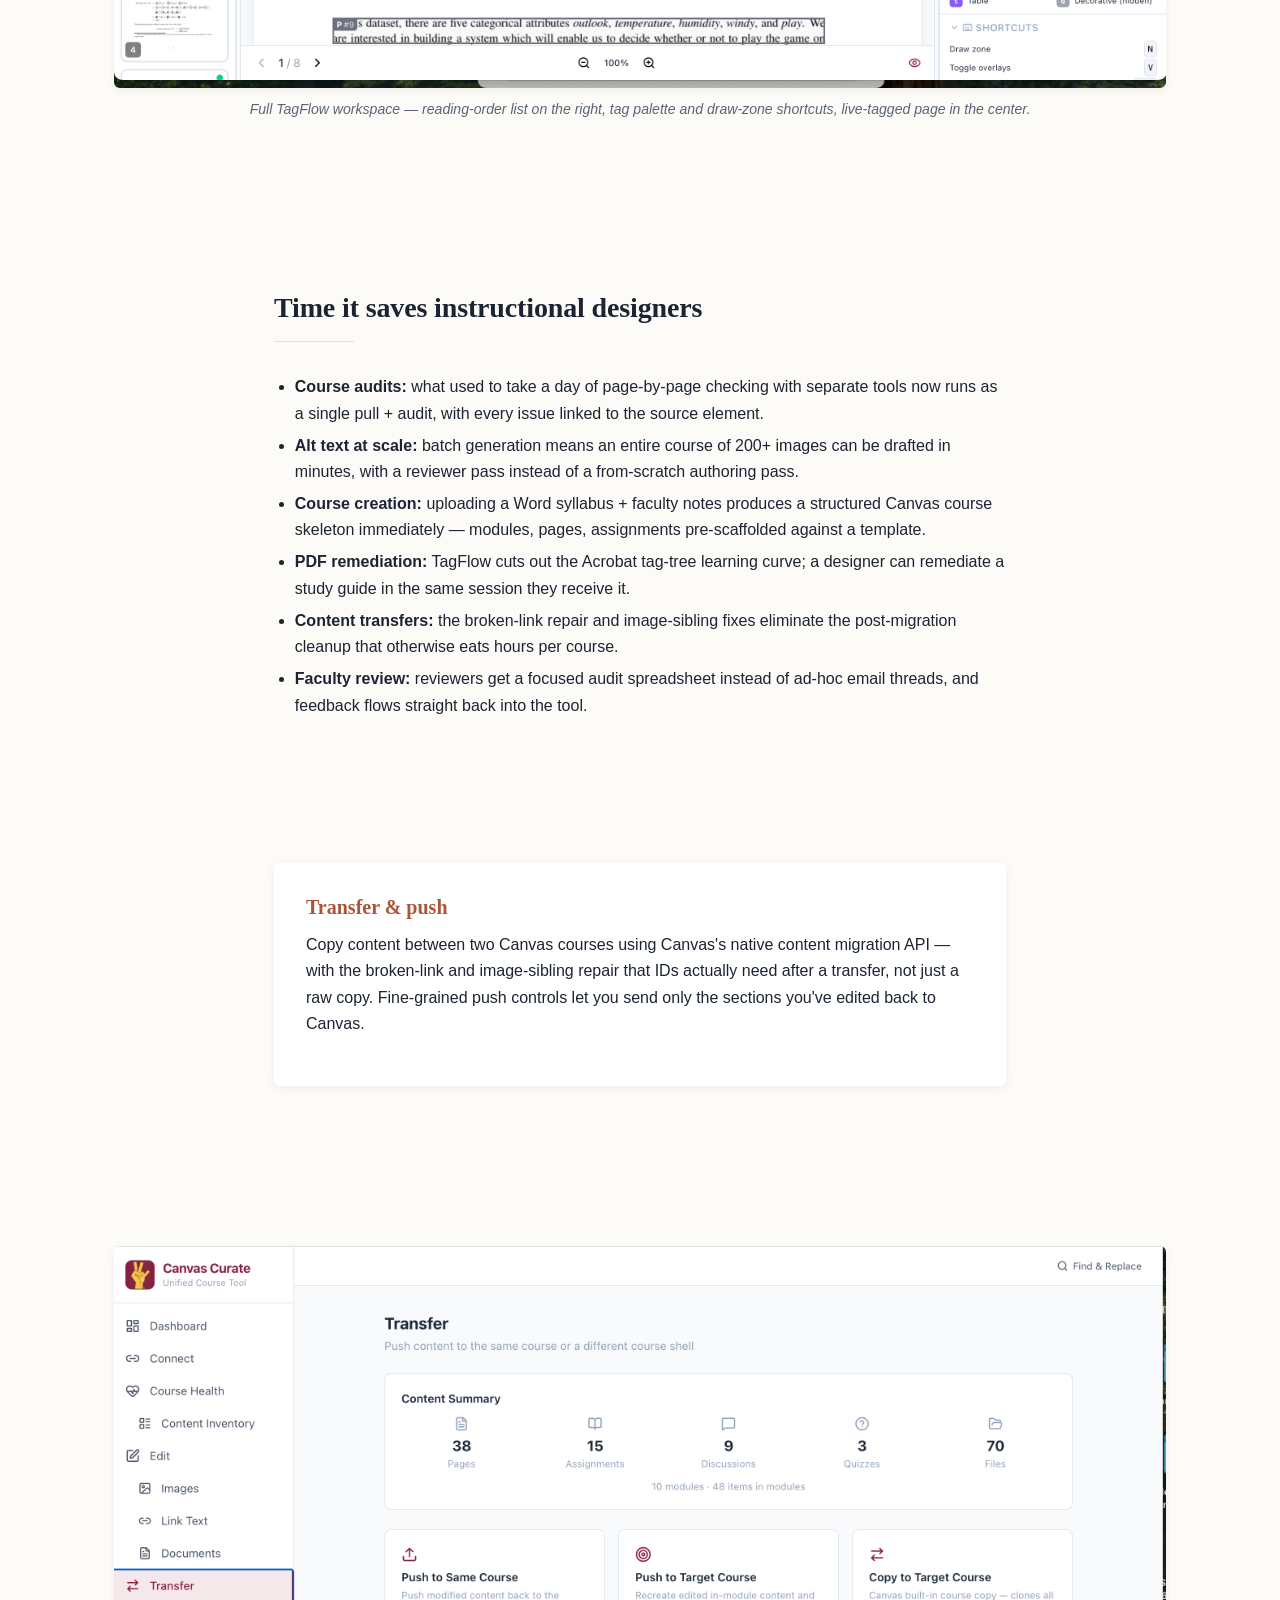
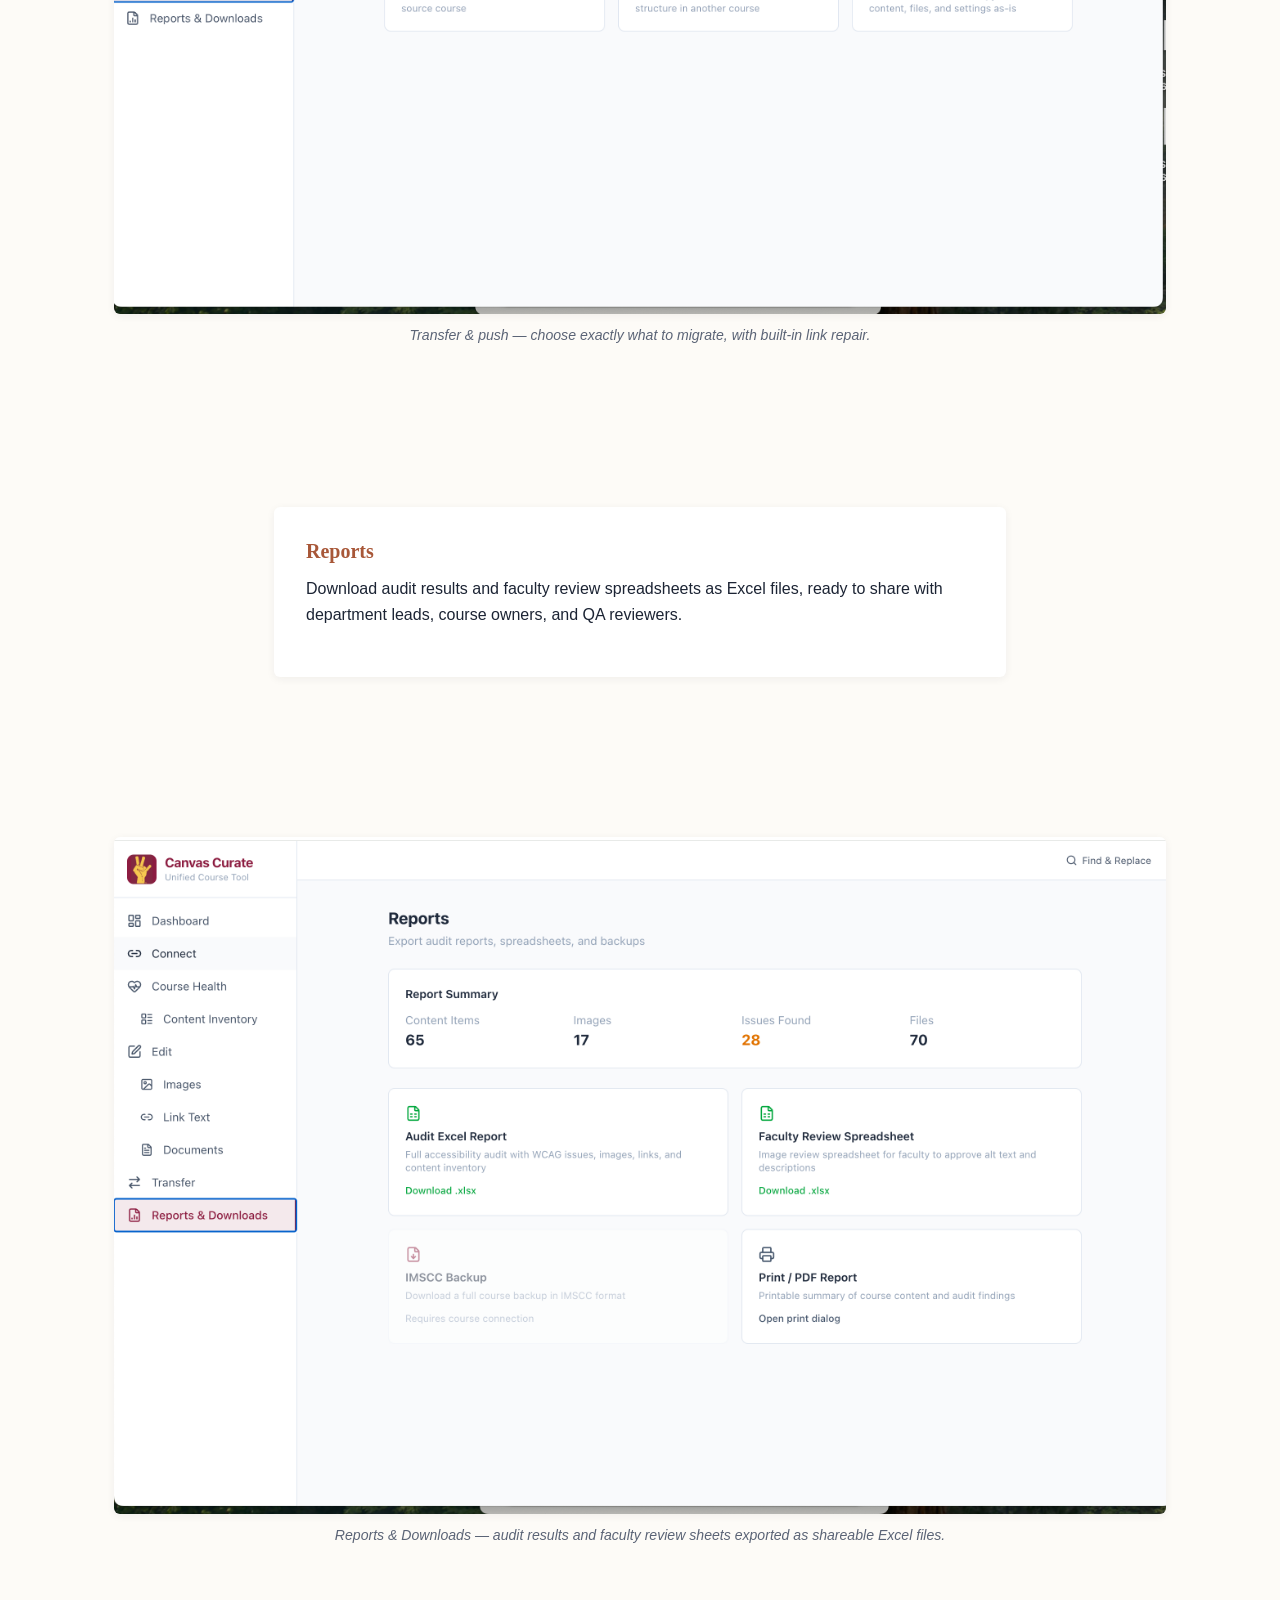
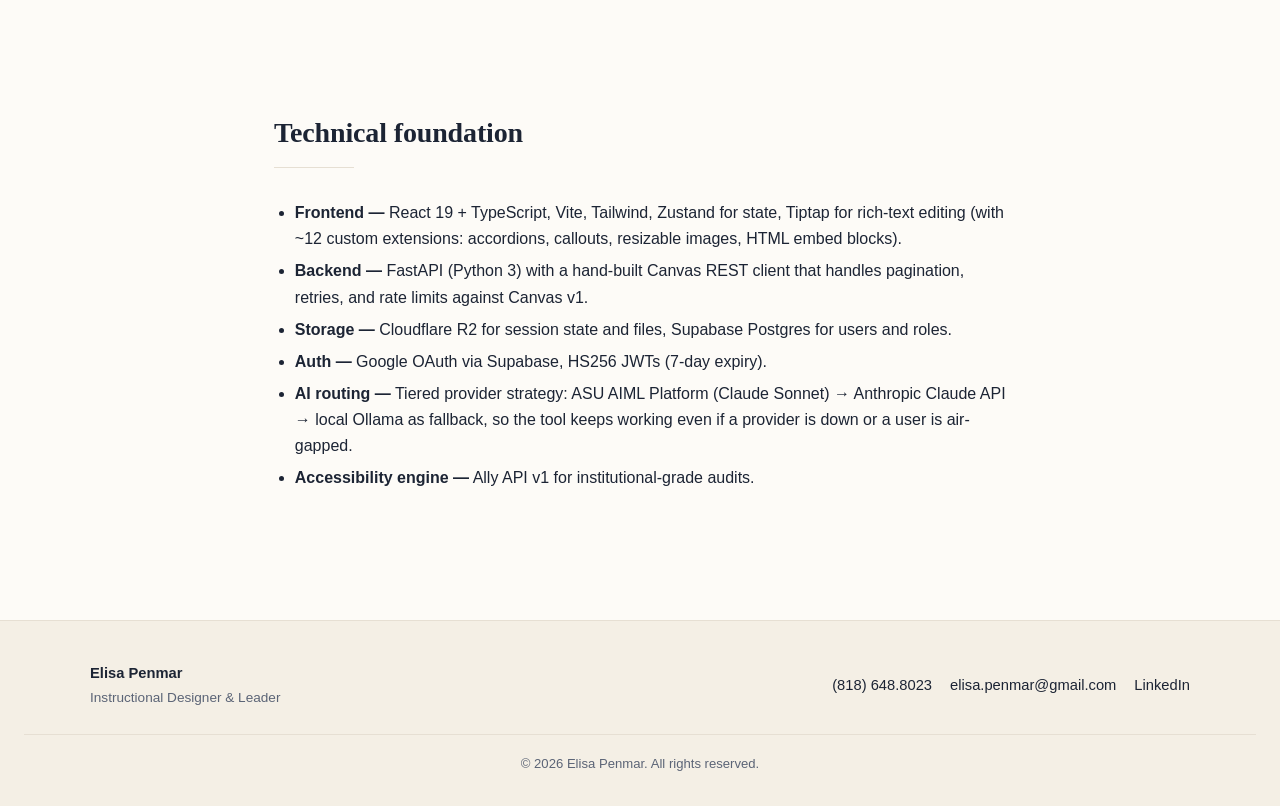
==== commit 1a49ebe8: "Integrate Canvas Curate screenshots and rebrand to product name - Move all 17 screenshots from 'Canv" ====
--- a/canvas-curator.html
+++ b/canvas-curator.html
@@ -3,7 +3,7 @@
 <head>
   <meta charset="UTF-8" />
   <meta name="viewport" content="width=device-width, initial-scale=1.0" />
-  <title>Canvas Curator | Elisa Penmar</title>
+  <title>Canvas Curate | Elisa Penmar</title>
   <link rel="stylesheet" href="css/style.css" />
 </head>
 <body>
@@ -24,75 +24,179 @@
   <main>
     <div class="page-header">
       <p style="color:var(--accent);font-size:0.85rem;text-transform:uppercase;letter-spacing:0.15em;margin:0 0 8px;">Collaborator &amp; Instructional Design Lead</p>
-      <h1>Canvas Curator</h1>
+      <h1>Canvas Curate</h1>
       <p>A unified Canvas LMS workspace that lets instructional designers audit, remediate, curate, and build course content — with WCAG 2.1 accessibility checks and AI-assisted authoring baked in from the first click.</p>
       <p style="margin-top:18px;">
         <a href="https://github.com/marsenea/CanvasCurator" class="btn btn-primary" target="_blank" rel="noopener">View on GitHub</a>
       </p>
     </div>
 
+    <div class="container">
+      <div class="image-block">
+        <img src="images/cc-dashboard-courses-list.png" alt="Canvas Curate dashboard listing Canvas courses connected for audit and editing, each with revision history and session notes" />
+        <p class="image-caption">Dashboard — every connected Canvas course, with session state, revision history, and resume-where-you-left-off.</p>
+      </div>
+    </div>
+
     <div class="container-narrow">
       <h2>A collaborative build</h2>
       <div class="divider"></div>
-      <p>Canvas Curator is a team effort. It's been built in tight collaboration with engineering and instructional design partners at ASU Online — pairing accessibility expertise, LMS workflow knowledge, and full-stack development. My contributions focus on the instructional design side: shaping the accessibility audit flow, the AI-generated alt text and rubric pipelines, the Create workflow for turning Word and PDF source docs into Canvas-ready courses, and usability testing with real faculty.</p>
-      <p>The tool is the direct product of dozens of touch-base meetings, pairing sessions, merge reports, and user-feedback cycles — documented transparently in the repo (handoff docs, merge reports, fix logs, planning notes) so every decision is traceable.</p>
-
-      <h2 style="margin-top:40px;">What it does</h2>
+      <p>Canvas Curate is a team effort. It's been built in tight collaboration with engineering and instructional design partners at ASU Online — pairing accessibility expertise, LMS workflow knowledge, and full-stack development. My contributions focus on the instructional-design side: shaping the accessibility audit flow, the AI-generated alt text and rubric pipelines, the Create workflow for turning Word and PDF source docs into Canvas-ready courses, and usability testing with real faculty.</p>
+      <p>The tool is the direct product of dozens of touch-base meetings, pairing sessions, merge reports, and user-feedback cycles — documented transparently in the repo (handoff docs, merge reports, fix logs, planning notes) so every design decision is traceable.</p>
+
+      <h2 style="margin-top:40px;">Connect to any Canvas course</h2>
+      <div class="divider"></div>
+      <p>A session starts by connecting to an existing Canvas course — pick from a searchable list, pull the full content tree in one call, and the workspace takes over from there.</p>
+    </div>
+
+    <div class="container">
+      <div class="image-block">
+        <img src="images/cc-connect-to-canvas-search.png" alt="Course search dialog for connecting to an existing Canvas course" />
+        <p class="image-caption">Connect — search Canvas by name or ID, pull the full course tree into a session.</p>
+      </div>
+    </div>
+
+    <div class="container-narrow">
+      <h2>Course Health — every issue in one place</h2>
+      <div class="divider"></div>
+      <p>Instead of clicking through pages one at a time, Course Health surfaces every accessibility, content, and orphan-file issue at a glance — with callouts for documents that need remediation, images missing alt text, and link text that's raw or generic.</p>
+    </div>
+
+    <div class="container">
+      <div class="image-block">
+        <img src="images/cc-course-health-overview.png" alt="Course Health panel showing content counts, work-on tasks (Documents, Image Alt Text, Link Text), and an inventory of WCAG issues and orphaned files" />
+        <p class="image-caption">Course Health — content counts, accessibility work-on queues, and orphan/duplicate inventory.</p>
+      </div>
+    </div>
+
+    <div class="container-narrow">
+      <h2>What it does</h2>
       <div class="divider"></div>
 
       <div class="subsection">
         <h3>Curate</h3>
-        <p>Connect to an existing Canvas course, pull every page, assignment, discussion, quiz, file, and module into a single workspace. Run a WCAG 2.1 audit against the full course. Edit content inline in a rich-text editor with accessibility linting. Push changes back to Canvas when ready.</p>
-      </div>
-
-      <div class="subsection">
-        <h3>Create</h3>
-        <p>Upload Word or PDF source documents. AI extracts and structures the content. Apply a themed HTML template, review the generated modules and pages, and push a fully organized course straight to Canvas — in a fraction of the time manual authoring takes.</p>
-      </div>
-
-      <div class="subsection">
-        <h3>Transfer</h3>
-        <p>Copy content between two Canvas courses using Canvas's native content migration API — with the broken-link and image-sibling repair that IDs actually need after a transfer, not just a raw copy.</p>
-      </div>
-
-      <div class="subsection">
-        <h3>TagFlow</h3>
-        <p>A visual PDF-tagging canvas: draw zones for headings, paragraphs, figures, and tables directly on the page preview, then export as a properly tagged, accessible PDF. Remediation that used to need Adobe Acrobat Pro and a lot of patience.</p>
-      </div>
-
-      <div class="subsection">
-        <h3>Images</h3>
-        <p>AI-generated alt text, one at a time or in batch. Perceptual-hash duplicate detection across an entire course. Long-description management for complex graphics. Images are a common accessibility blocker — Canvas Curator makes them a solved problem rather than a lingering ticket.</p>
-      </div>
-
-      <div class="subsection">
-        <h3>Reports</h3>
-        <p>Download audit results and faculty review spreadsheets as Excel files, ready to share with department leads, course owners, and QA reviewers.</p>
-      </div>
-
+        <p>Connect to an existing Canvas course, pull every page, assignment, discussion, quiz, file, and module into a single workspace. Run a WCAG 2.1 audit against the full course. Edit content inline in a rich-text editor with accessibility linting. Push changes back to Canvas when ready — with a diff view that shows exactly what changed before you commit.</p>
+      </div>
+    </div>
+
+    <div class="container">
+      <div class="image-row">
+        <img src="images/cc-edit-page-rich-text-editor.png" alt="Inline rich-text editor for editing a Canvas Module overview page, with full formatting toolbar and live preview" />
+        <img src="images/cc-edit-page-preview-module-overview.png" alt="Preview view of the same module page showing how edits render to students" />
+      </div>
+      <p class="image-caption">Edit any page inline, preview the student-facing render, and push back to Canvas only when you're ready.</p>
+      <div class="image-row">
+        <img src="images/cc-edit-page-identify-issue-dialog.png" alt="Identify Issue dialog used to flag and remediate accessibility or content issues directly from the editor" />
+        <img src="images/cc-edit-page-content-version-comparison.png" alt="Side-by-side version comparison showing the original Canvas content and the Curate-edited version" />
+      </div>
+      <p class="image-caption">Flag issues as you edit, and compare the original Canvas content to the remediated version side-by-side.</p>
+    </div>
+
+    <div class="container-narrow">
+      <div class="subsection">
+        <h3>Content Inventory</h3>
+        <p>A full, filterable inventory of everything in the course — pages, assignments, files, quizzes, discussions. Find orphans (files or pages not referenced anywhere) and decide whether to delete, archive, or re-link them before they become an accessibility or navigation problem for students.</p>
+      </div>
+    </div>
+
+    <div class="container">
+      <div class="image-row">
+        <img src="images/cc-content-inventory-all-items.png" alt="Content inventory view listing every page, assignment, quiz, discussion, and file in the Canvas course" />
+        <img src="images/cc-content-inventory-orphaned-files.png" alt="Orphaned files view showing files not referenced by any course content, with options to keep, delete, or relink" />
+      </div>
+      <p class="image-caption">Left: full content inventory. Right: orphaned files, surfaced for a deliberate keep / delete / relink decision.</p>
+    </div>
+
+    <div class="container-narrow">
       <h2 style="margin-top:40px;">Accessibility is not an afterthought</h2>
       <div class="divider"></div>
       <p>Accessibility runs through every surface of the tool rather than being bolted on at the end:</p>
       <ul>
-        <li><strong>WCAG 2.1 audits</strong> are first-class, run against pulled Canvas content, not run once and forgotten.</li>
+        <li><strong>WCAG 2.1 audits</strong> are first-class — run against pulled Canvas content, with every issue linked to the source element and a queue for working through them in one pass.</li>
         <li><strong>A11y Lint Panel</strong> flags issues in the rich-text editor as the author types — heading order, alt text, link text, color contrast, table headers.</li>
-        <li><strong>AI Vision Panel</strong> inspects images in context and proposes alt text that's tied to what's actually happening in the image, not generic filler.</li>
-        <li><strong>Ally API integration</strong> brings ASU's institutional accessibility engine into the workspace, so remediation and reporting stay aligned with enterprise standards.</li>
-        <li><strong>TagFlow</strong> turns PDF structural tagging from a specialist task into a visual drag-and-draw workflow — IDs, not just a11y specialists, can ship tagged PDFs.</li>
-        <li><strong>Remediation queue</strong> lets a designer work through all issues across a course in one pass, rather than jumping between Canvas pages one at a time.</li>
-      </ul>
-
+        <li><strong>AI Vision Panel</strong> inspects images in context and proposes alt text tied to what's actually happening in the image, not generic filler.</li>
+        <li><strong>Ally API integration</strong> brings ASU's institutional accessibility engine into the workspace.</li>
+        <li><strong>TagFlow</strong> turns PDF structural tagging from a specialist task into a visual drag-and-draw workflow — instructional designers, not just a11y specialists, can ship tagged PDFs.</li>
+        <li><strong>Remediation queues</strong> let a designer work through all issues across a course in one focused pass, rather than jumping between Canvas pages one at a time.</li>
+      </ul>
+    </div>
+
+    <div class="container">
+      <div class="image-block">
+        <img src="images/cc-images-missing-alt-text.png" alt="Images workspace showing all course images filtered to Missing Alt, each with options to keep, remove, mark decorative, or AI Generate alt text" />
+        <p class="image-caption">Images — filter to Missing Alt, mark decorative in bulk, or click "AI Generate" to draft contextual alt text one at a time or for the full batch.</p>
+      </div>
+      <div class="image-block">
+        <img src="images/cc-link-text-raw-url-remediation.png" alt="Link-text remediation view listing every raw or generic link in the course with inline replacement suggestions" />
+        <p class="image-caption">Link Text — raw URLs and generic "click here" links surfaced for bulk remediation with descriptive alternatives.</p>
+      </div>
+    </div>
+
+    <div class="container-narrow">
+      <div class="subsection">
+        <h3>TagFlow — visual PDF remediation</h3>
+        <p>PDFs are one of the most stubborn accessibility problems in higher ed. TagFlow makes tagging approachable: draw zones directly on the page preview for headings, paragraphs, figures, and tables; TagFlow assembles the tag tree, reading order, and export-ready tagged PDF for you. What used to demand Adobe Acrobat Pro and a lot of patience becomes a focused, visual workflow.</p>
+      </div>
+    </div>
+
+    <div class="container">
+      <div class="image-row">
+        <img src="images/cc-documents-pdf-list-complexity.png" alt="List of course PDFs with a complexity score and tagging status for each" />
+        <img src="images/cc-document-detail-complexity-breakdown.png" alt="Complexity breakdown for a single PDF document showing accessibility issues by type" />
+      </div>
+      <p class="image-caption">PDFs are triaged by complexity — heavier, more complex documents surface first so remediation time goes where it matters.</p>
+      <div class="image-block">
+        <img src="images/cc-document-tagged-view-page-preview.png" alt="TagFlow page preview showing zones drawn over a PDF page with heading, paragraph, and table tags identified" />
+        <p class="image-caption">TagFlow preview — structural zones overlaid directly on the PDF page.</p>
+      </div>
+      <div class="image-block">
+        <img src="images/cc-document-tagged-view-tagging-panel.png" alt="TagFlow tagging panel showing reading order, tag palette, and drawing shortcuts next to a live-tagged PDF page" />
+        <p class="image-caption">Full TagFlow workspace — reading-order list on the right, tag palette and draw-zone shortcuts, live-tagged page in the center.</p>
+      </div>
+    </div>
+
+    <div class="container-narrow">
       <h2 style="margin-top:40px;">Time it saves instructional designers</h2>
       <div class="divider"></div>
       <ul>
         <li><strong>Course audits:</strong> what used to take a day of page-by-page checking with separate tools now runs as a single pull + audit, with every issue linked to the source element.</li>
         <li><strong>Alt text at scale:</strong> batch generation means an entire course of 200+ images can be drafted in minutes, with a reviewer pass instead of a from-scratch authoring pass.</li>
         <li><strong>Course creation:</strong> uploading a Word syllabus + faculty notes produces a structured Canvas course skeleton immediately — modules, pages, assignments pre-scaffolded against a template.</li>
-        <li><strong>PDF remediation:</strong> visual tagging in TagFlow cuts out the Acrobat tag-tree learning curve; a designer can remediate a study guide in the same session they receive it.</li>
+        <li><strong>PDF remediation:</strong> TagFlow cuts out the Acrobat tag-tree learning curve; a designer can remediate a study guide in the same session they receive it.</li>
         <li><strong>Content transfers:</strong> the broken-link repair and image-sibling fixes eliminate the post-migration cleanup that otherwise eats hours per course.</li>
-        <li><strong>Faculty review:</strong> reviewers get a focused spreadsheet instead of ad-hoc email threads, and feedback flows straight back into the tool.</li>
-      </ul>
-
+        <li><strong>Faculty review:</strong> reviewers get a focused audit spreadsheet instead of ad-hoc email threads, and feedback flows straight back into the tool.</li>
+      </ul>
+    </div>
+
+    <div class="container-narrow">
+      <div class="subsection">
+        <h3>Transfer &amp; push</h3>
+        <p>Copy content between two Canvas courses using Canvas's native content migration API — with the broken-link and image-sibling repair that IDs actually need after a transfer, not just a raw copy. Fine-grained push controls let you send only the sections you've edited back to Canvas.</p>
+      </div>
+    </div>
+
+    <div class="container">
+      <div class="image-block">
+        <img src="images/cc-transfer-push-copy-options.png" alt="Transfer and push screen with fine-grained copy options for selecting which types of content to move between Canvas courses" />
+        <p class="image-caption">Transfer &amp; push — choose exactly what to migrate, with built-in link repair.</p>
+      </div>
+    </div>
+
+    <div class="container-narrow">
+      <div class="subsection">
+        <h3>Reports</h3>
+        <p>Download audit results and faculty review spreadsheets as Excel files, ready to share with department leads, course owners, and QA reviewers.</p>
+      </div>
+    </div>
+
+    <div class="container">
+      <div class="image-block">
+        <img src="images/cc-reports-and-downloads.png" alt="Reports and Downloads view listing course audit spreadsheets and export options" />
+        <p class="image-caption">Reports &amp; Downloads — audit results and faculty review sheets exported as shareable Excel files.</p>
+      </div>
+    </div>
+
+    <div class="container-narrow">
       <h2 style="margin-top:40px;">Technical foundation</h2>
       <div class="divider"></div>
       <ul>
@@ -104,13 +208,6 @@
         <li><strong>Accessibility engine —</strong> Ally API v1 for institutional-grade audits.</li>
       </ul>
     </div>
-
-    <div class="container-narrow" style="margin-top:40px;">
-      <div class="subsection" style="border-left:3px solid var(--accent);">
-        <h3 style="color:var(--accent);">Screenshots coming soon</h3>
-        <p style="margin:0;">Canvas Curator is an internal tool and isn't publicly deployed. Product screenshots of the Curate workspace, TagFlow canvas, and accessibility linting will be added here as they become available.</p>
-      </div>
-    </div>
   </main>
 
   <footer class="site-footer">
